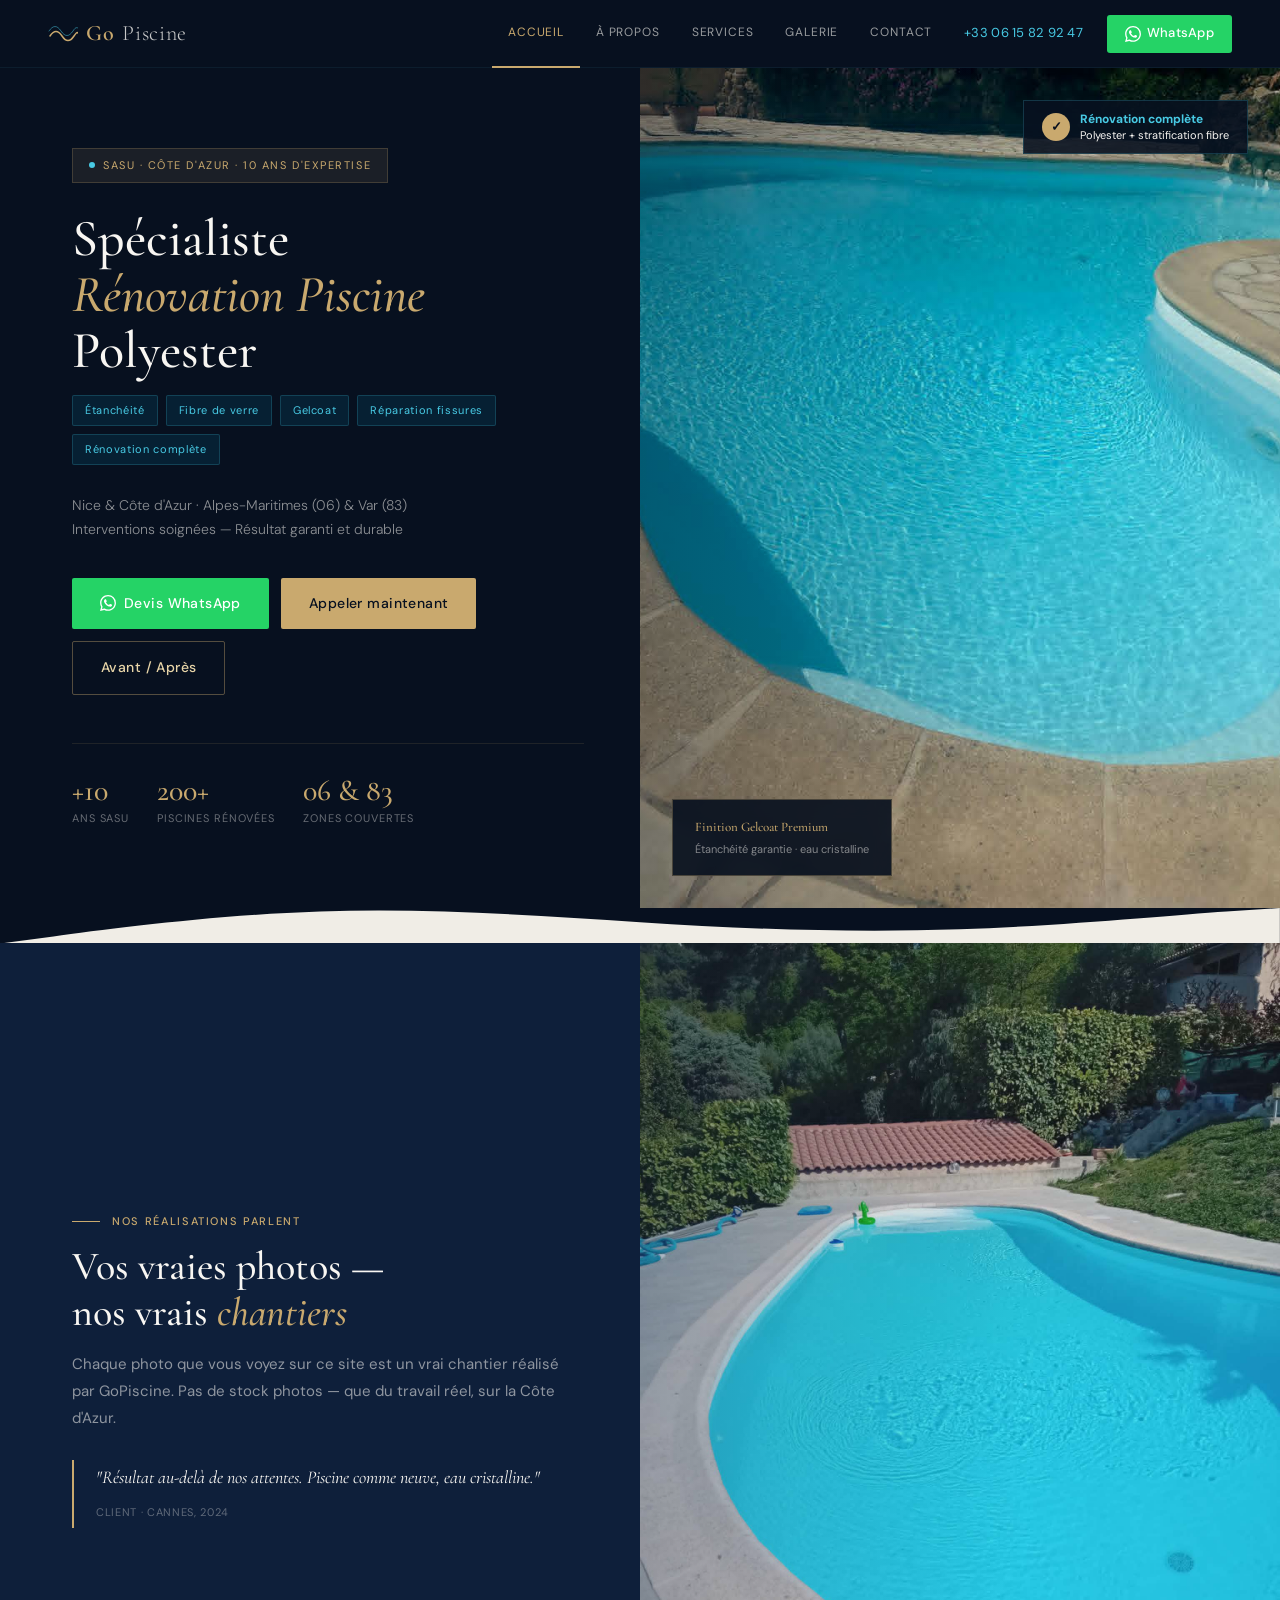
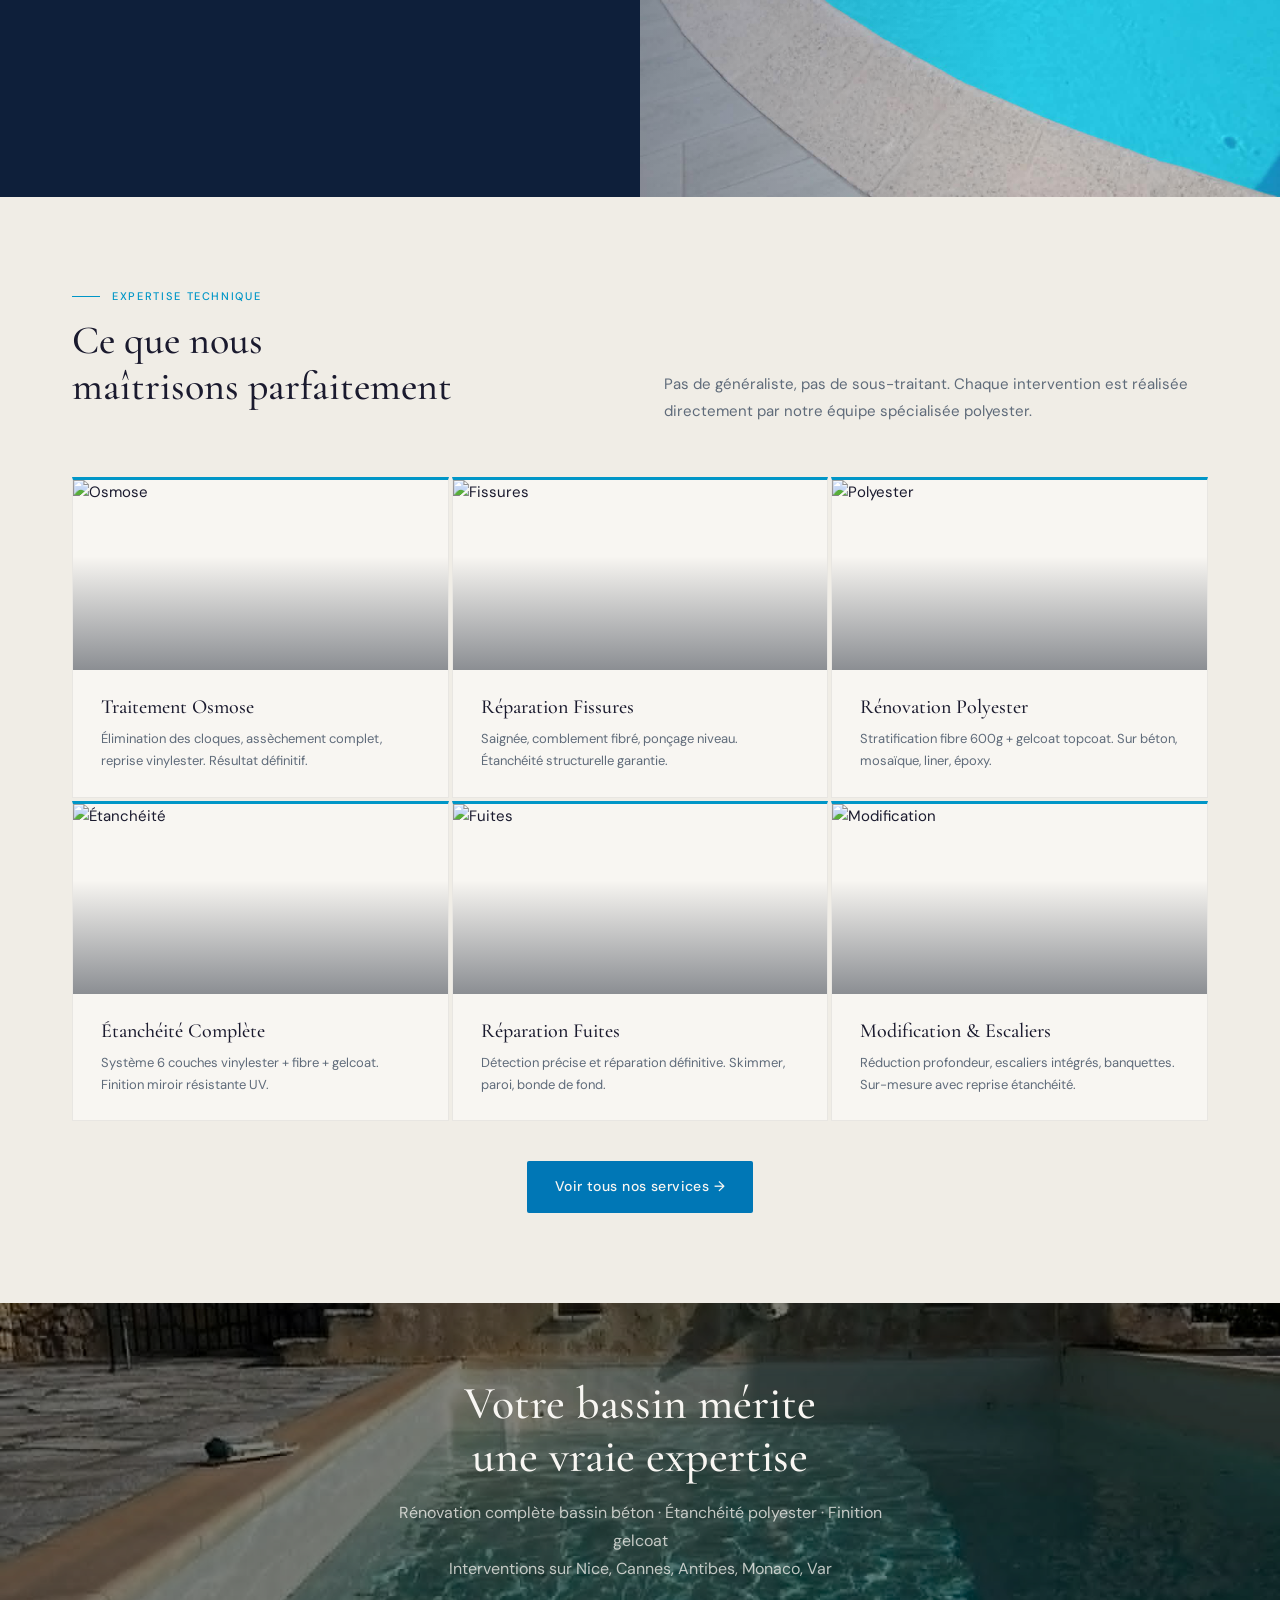
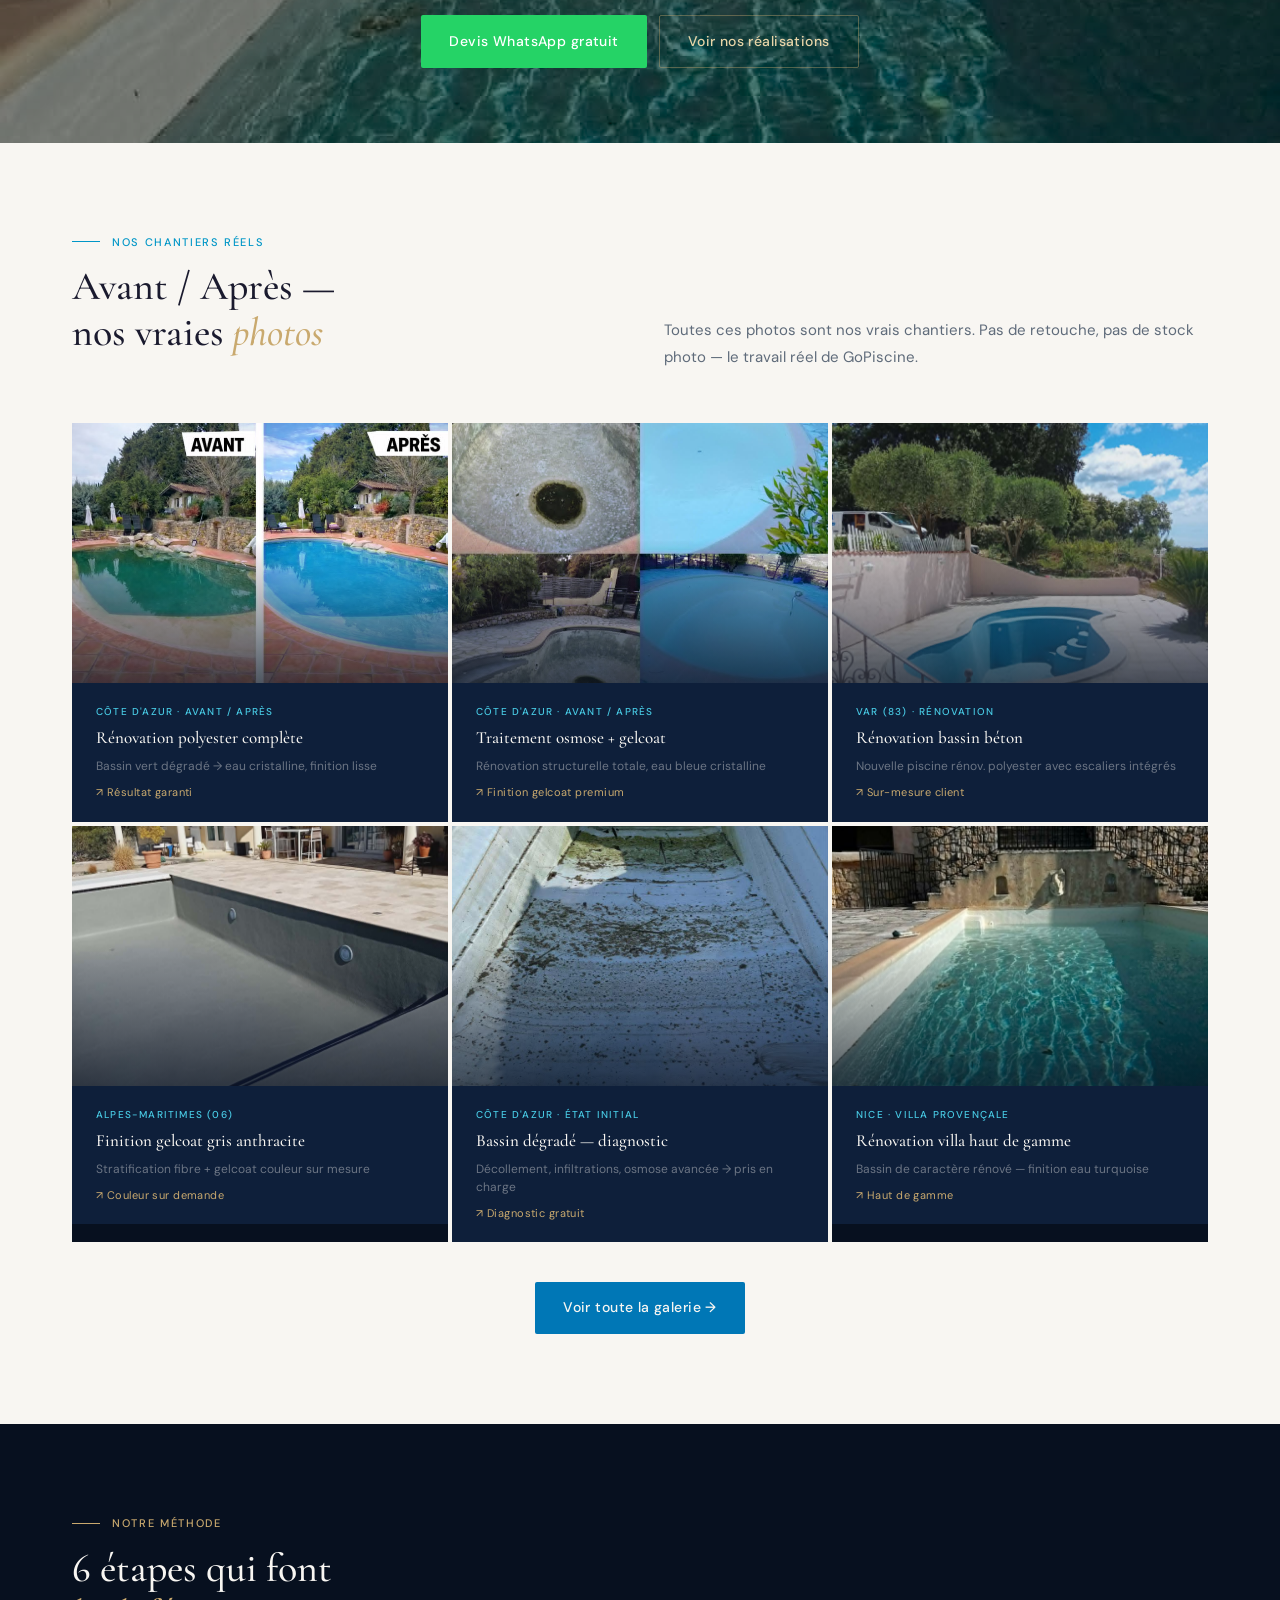
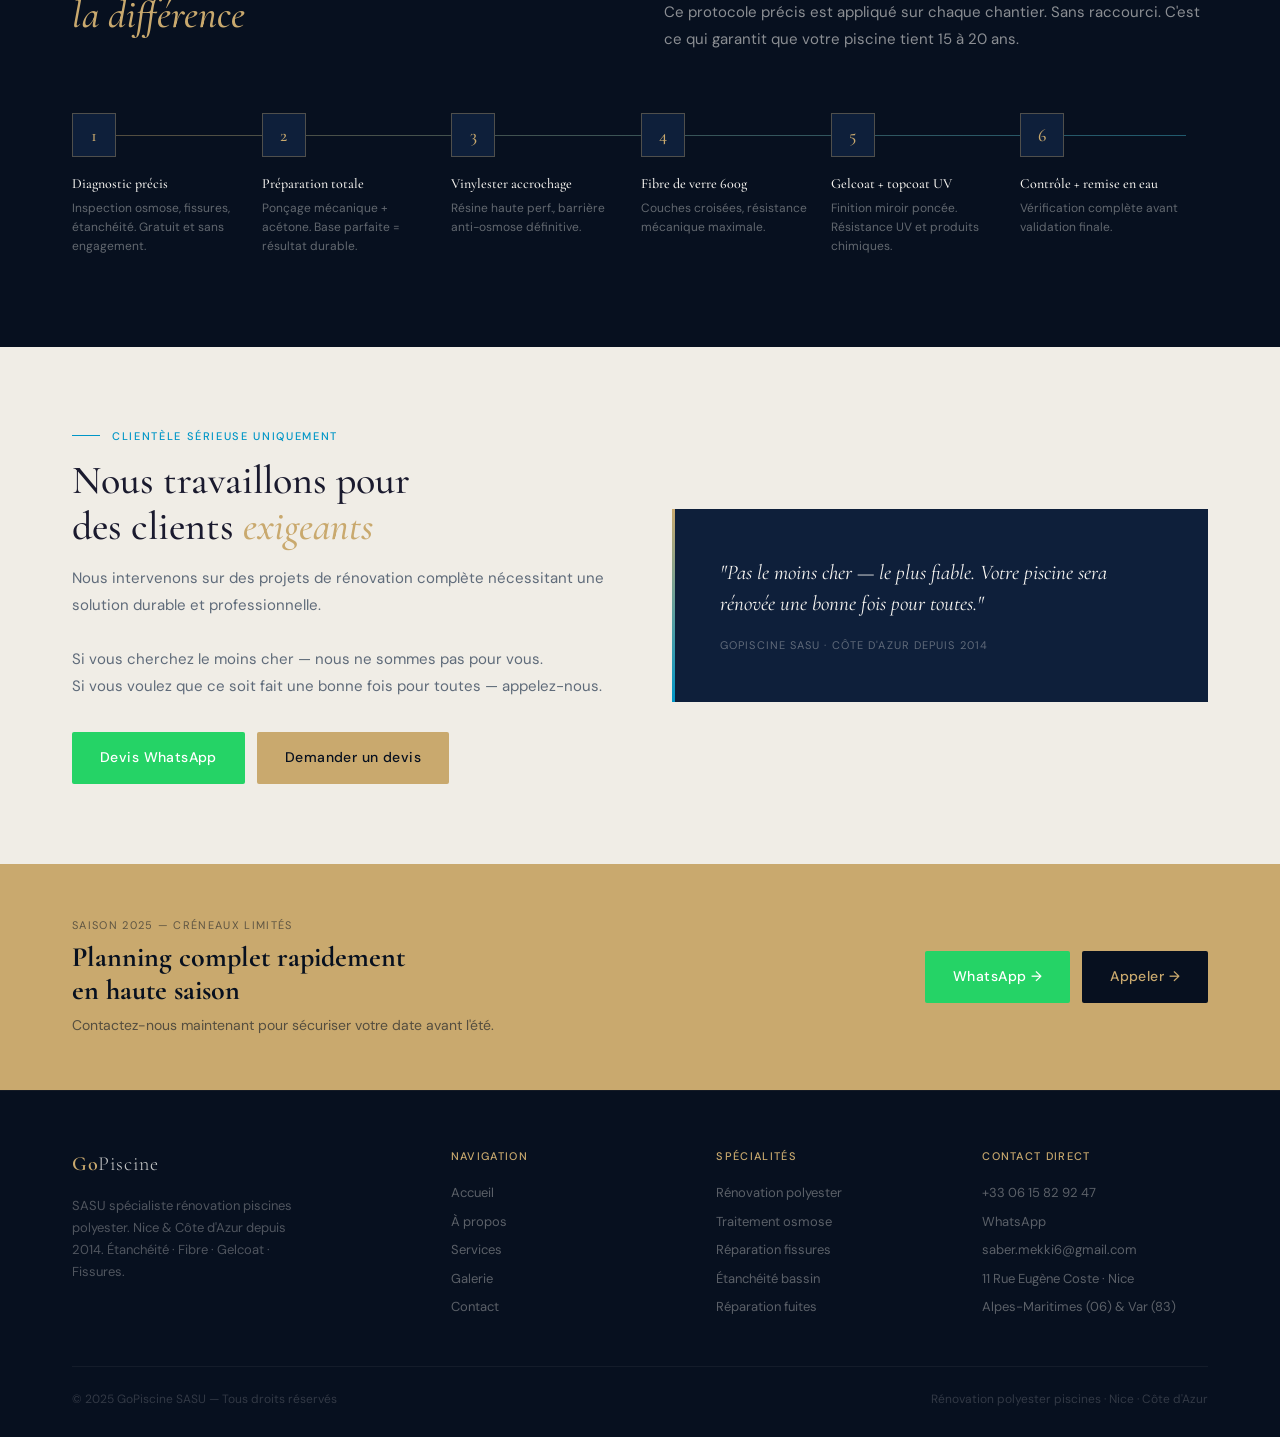
==== index.html @ a92aa34e "Add files via upload" ====
<!DOCTYPE html>
<html lang="fr">
<head>
<meta charset="UTF-8">
<meta name="viewport" content="width=device-width, initial-scale=1.0">
<meta name="description" content="GoPiscine SASU — Spécialiste Rénovation Piscine Polyester · Étanchéité · Fibre de verre · Gelcoat · Réparation fissures. Nice et Côte d'Azur.">
<title>GoPiscine — Spécialiste Rénovation Piscine Polyester · Nice & Côte d'Azur</title>
<link href="https://fonts.googleapis.com/css2?family=Cormorant+Garamond:ital,wght@0,400;0,500;0,600;1,400;1,500&family=DM+Sans:wght@300;400;500&display=swap" rel="stylesheet">
<link rel="stylesheet" href="style.css">
<style>
/* INDEX SPECIFIC */
.impact-band { background:var(--navy-mid);display:grid;grid-template-columns:1fr 1fr; }
.impact-text { padding:80px 72px;display:flex;flex-direction:column;justify-content:center; }
.impact-img { position:relative;overflow:hidden;min-height:440px; }
.impact-img img { width:100%;height:100%;object-fit:cover;display:block; }
.impact-img::after { content:'';position:absolute;inset:0;background:linear-gradient(to right,rgba(14,31,58,0.25) 0%,transparent 60%); }

.services-wrap { padding:90px 72px;background:var(--off); }
.section-header { display:grid;grid-template-columns:1fr 1fr;gap:48px;align-items:end;margin-bottom:52px; }
.services-grid { display:grid;grid-template-columns:repeat(3,1fr);gap:3px; }

.full-bg { position:relative;height:440px;overflow:hidden; }
.full-bg img { width:100%;height:100%;object-fit:cover;filter:brightness(0.5); }
.full-bg-content { position:absolute;inset:0;display:flex;align-items:center;justify-content:center;flex-direction:column;text-align:center;padding:40px; }
.full-bg-content h2 { font-family:'Cormorant Garamond',serif;font-size:46px;color:var(--white);font-weight:500;line-height:1.15;margin-bottom:16px; }
.full-bg-content p { color:rgba(248,246,242,0.75);font-size:16px;max-width:520px;margin-bottom:32px;line-height:1.75; }

/* AVANT/APRÈS */
.realisations-wrap { padding:90px 72px;background:var(--white); }
.realisations-grid { display:grid;grid-template-columns:repeat(3,1fr);gap:4px;margin-top:52px; }
.real-card { overflow:hidden;position:relative;background:var(--navy); }
.real-img { height:260px;overflow:hidden;position:relative; }
.real-img img { width:100%;height:100%;object-fit:cover;display:block;transition:transform .5s; }
.real-card:hover .real-img img { transform:scale(1.05); }
.real-overlay { position:absolute;inset:0;background:linear-gradient(to top,rgba(7,16,31,0.7) 0%,transparent 55%); }
.real-info { padding:20px 24px;background:var(--navy-mid); }
.real-city { font-size:10px;letter-spacing:.12em;text-transform:uppercase;color:var(--azure-light);margin-bottom:4px;font-weight:500; }
.real-title { font-family:'Cormorant Garamond',serif;font-size:17px;color:var(--white);font-weight:500;margin-bottom:4px; }
.real-desc { font-size:12px;color:rgba(248,246,242,0.4);line-height:1.5; }
.real-tag { font-size:11px;color:var(--gold);margin-top:8px;display:block;letter-spacing:.04em; }

/* AVANT/APRÈS COLLAGE */
.avant-apres-wrap { padding:90px 72px;background:var(--off); }
.avant-apres-big { position:relative;overflow:hidden;border:3px solid var(--gold); }
.avant-apres-big img { width:100%;display:block; }
.avant-apres-label { position:absolute;top:16px;left:50%;transform:translateX(-50%);background:rgba(7,16,31,0.85);border:1px solid rgba(201,169,110,0.3);padding:6px 20px;color:var(--gold);font-size:12px;letter-spacing:.1em;text-transform:uppercase;white-space:nowrap; }

/* PROCESS */
.process-wrap { background:var(--navy);padding:90px 72px; }
.process-header { display:grid;grid-template-columns:1fr 1fr;gap:48px;align-items:end;margin-bottom:60px; }

/* CIBLE */
.cible-wrap { background:var(--off);padding:80px 72px;display:grid;grid-template-columns:1fr 1fr;gap:64px;align-items:center; }
.cible-box { background:var(--navy-mid);padding:48px;position:relative;overflow:hidden; }
.cible-box::before { content:'';position:absolute;top:0;left:0;width:3px;height:100%;background:linear-gradient(to bottom,var(--gold),var(--azure-mid)); }
.cible-quote { font-family:'Cormorant Garamond',serif;font-size:21px;font-style:italic;color:var(--white);line-height:1.5;margin-bottom:16px; }
.cible-cite { font-size:11px;color:rgba(248,246,242,0.35);letter-spacing:.1em;text-transform:uppercase; }

@media (max-width:1024px) {
  .impact-band { grid-template-columns:1fr; }
  .impact-text { padding:60px 24px; }
  .impact-img { min-height:280px; }
  .services-wrap,.realisations-wrap,.avant-apres-wrap,.process-wrap { padding:60px 24px; }
  .section-header,.process-header { grid-template-columns:1fr;gap:16px; }
  .services-grid { grid-template-columns:1fr 1fr; }
  .realisations-grid { grid-template-columns:1fr 1fr; }
  .cible-wrap { grid-template-columns:1fr;padding:60px 24px; }
}
@media (max-width:600px) {
  .services-grid { grid-template-columns:1fr; }
  .realisations-grid { grid-template-columns:1fr; }
  .full-bg { height:360px; }
  .full-bg-content h2 { font-size:30px; }
}
</style>
</head>
<body>

<!-- NAV -->
<nav>
  <a href="index.html" class="logo">
    <svg viewBox="0 0 30 17" fill="none"><path d="M2 11 C6 5,10 5,14 11 C18 17,22 17,26 11 C28 8,29 7,30 8" stroke="#c9a96e" stroke-width="1.5" stroke-linecap="round"/><path d="M1 6 C5 0,9 0,13 6 C17 12,21 12,25 6 C27 3,28 2,30 3" stroke="#48cae4" stroke-width="1" stroke-linecap="round" opacity="0.5"/></svg>
    Go<span>Piscine</span>
  </a>
  <div class="nav-links">
    <a href="index.html" class="active">Accueil</a>
    <a href="about.html">À propos</a>
    <a href="services.html">Services</a>
    <a href="gallery.html">Galerie</a>
    <a href="contact.html">Contact</a>
    <a href="tel:+33615829247" class="nav-phone">+33 06 15 82 92 47</a>
    <a href="https://wa.me/33615829247" target="_blank" class="nav-wa">
      <svg width="16" height="16" viewBox="0 0 24 24" fill="white"><path d="M17.472 14.382c-.297-.149-1.758-.867-2.03-.967-.273-.099-.471-.148-.67.15-.197.297-.767.966-.94 1.164-.173.199-.347.223-.644.075-.297-.15-1.255-.463-2.39-1.475-.883-.788-1.48-1.761-1.653-2.059-.173-.297-.018-.458.13-.606.134-.133.298-.347.446-.52.149-.174.198-.298.298-.497.099-.198.05-.371-.025-.52-.075-.149-.669-1.612-.916-2.207-.242-.579-.487-.5-.669-.51-.173-.008-.371-.01-.57-.01-.198 0-.52.074-.792.372-.272.297-1.04 1.016-1.04 2.479 0 1.462 1.065 2.875 1.213 3.074.149.198 2.096 3.2 5.077 4.487.709.306 1.262.489 1.694.625.712.227 1.36.195 1.871.118.571-.085 1.758-.719 2.006-1.413.248-.694.248-1.289.173-1.413-.074-.124-.272-.198-.57-.347m-5.421 7.403h-.004a9.87 9.87 0 01-5.031-1.378l-.361-.214-3.741.982.998-3.648-.235-.374a9.86 9.86 0 01-1.51-5.26c.001-5.45 4.436-9.884 9.888-9.884 2.64 0 5.122 1.03 6.988 2.898a9.825 9.825 0 012.893 6.994c-.003 5.45-4.437 9.884-9.885 9.884m8.413-18.297A11.815 11.815 0 0012.05 0C5.495 0 .16 5.335.157 11.892c0 2.096.547 4.142 1.588 5.945L.057 24l6.305-1.654a11.882 11.882 0 005.683 1.448h.005c6.554 0 11.89-5.335 11.893-11.893a11.821 11.821 0 00-3.48-8.413z"/></svg>
      WhatsApp
    </a>
  </div>
  <button class="nav-toggle" onclick="document.getElementById('navMobile').classList.toggle('open')" aria-label="Menu">
    <span></span><span></span><span></span>
  </button>
</nav>
<div class="nav-mobile" id="navMobile">
  <a href="index.html">Accueil</a>
  <a href="about.html">À propos</a>
  <a href="services.html">Services</a>
  <a href="gallery.html">Galerie</a>
  <a href="contact.html">Contact</a>
  <a href="tel:+33615829247">+33 06 15 82 92 47</a>
  <a href="https://wa.me/33615829247" class="wa-mobile">💬 WhatsApp</a>
</div>

<!-- HERO -->
<section class="hero">
  <div class="hero-left">
    <div class="hero-badge">SASU · Côte d'Azur · 10 ans d'expertise</div>
    <h1>Spécialiste<br><em>Rénovation Piscine</em><br>Polyester</h1>
    <div class="hero-specialties">
      <span class="spec-pill">Étanchéité</span>
      <span class="spec-pill">Fibre de verre</span>
      <span class="spec-pill">Gelcoat</span>
      <span class="spec-pill">Réparation fissures</span>
      <span class="spec-pill">Rénovation complète</span>
    </div>
    <p class="hero-sub">Nice &amp; Côte d'Azur · Alpes-Maritimes (06) &amp; Var (83)<br>Interventions soignées — Résultat garanti et durable</p>
    <div class="hero-actions">
      <a href="https://wa.me/33615829247" target="_blank" class="btn btn-wa">
        <svg width="16" height="16" viewBox="0 0 24 24" fill="white"><path d="M17.472 14.382c-.297-.149-1.758-.867-2.03-.967-.273-.099-.471-.148-.67.15-.197.297-.767.966-.94 1.164-.173.199-.347.223-.644.075-.297-.15-1.255-.463-2.39-1.475-.883-.788-1.48-1.761-1.653-2.059-.173-.297-.018-.458.13-.606.134-.133.298-.347.446-.52.149-.174.198-.298.298-.497.099-.198.05-.371-.025-.52-.075-.149-.669-1.612-.916-2.207-.242-.579-.487-.5-.669-.51-.173-.008-.371-.01-.57-.01-.198 0-.52.074-.792.372-.272.297-1.04 1.016-1.04 2.479 0 1.462 1.065 2.875 1.213 3.074.149.198 2.096 3.2 5.077 4.487.709.306 1.262.489 1.694.625.712.227 1.36.195 1.871.118.571-.085 1.758-.719 2.006-1.413.248-.694.248-1.289.173-1.413-.074-.124-.272-.198-.57-.347m-5.421 7.403h-.004a9.87 9.87 0 01-5.031-1.378l-.361-.214-3.741.982.998-3.648-.235-.374a9.86 9.86 0 01-1.51-5.26c.001-5.45 4.436-9.884 9.888-9.884 2.64 0 5.122 1.03 6.988 2.898a9.825 9.825 0 012.893 6.994c-.003 5.45-4.437 9.884-9.885 9.884m8.413-18.297A11.815 11.815 0 0012.05 0C5.495 0 .16 5.335.157 11.892c0 2.096.547 4.142 1.588 5.945L.057 24l6.305-1.654a11.882 11.882 0 005.683 1.448h.005c6.554 0 11.89-5.335 11.893-11.893a11.821 11.821 0 00-3.48-8.413z"/></svg>
        Devis WhatsApp
      </a>
      <a href="tel:+33615829247" class="btn btn-gold">Appeler maintenant</a>
      <a href="gallery.html" class="btn btn-outline">Avant / Après</a>
    </div>
    <div class="hero-stats">
      <div><div class="stat-num">+10</div><div class="stat-label">Ans SASU</div></div>
      <div><div class="stat-num">200+</div><div class="stat-label">Piscines rénovées</div></div>
      <div><div class="stat-num">06 &amp; 83</div><div class="stat-label">Zones couvertes</div></div>
    </div>
  </div>
  <div class="hero-right">
    <img src="img/p2.jpeg" alt="Piscine rénovée GoPiscine — eau cristalline">
    <div class="hero-gradient"></div>
    <div class="hero-float">
      <div class="hero-float-title">Finition Gelcoat Premium</div>
      <div class="hero-float-sub">Étanchéité garantie · eau cristalline</div>
    </div>
    <div class="hero-badge-corner">
      <div class="check-circle">✓</div>
      <div class="badge-text"><strong>Rénovation complète</strong>Polyester + stratification fibre</div>
    </div>
  </div>
</section>

<!-- WAVE -->
<svg viewBox="0 0 1440 40" fill="none" xmlns="http://www.w3.org/2000/svg" style="background:var(--navy);display:block;">
  <path d="M0 40L60 32C120 24 240 8 360 4C480 0 600 8 720 16C840 24 960 28 1080 24C1200 20 1320 8 1380 4L1440 0V40H0Z" fill="#f0ede6"/>
</svg>

<!-- IMPACT -->
<section class="impact-band">
  <div class="impact-text">
    <div class="section-tag gold">Nos réalisations parlent</div>
    <h2 class="display white">Vos vraies photos —<br>nos vrais <em>chantiers</em></h2>
    <p class="lead white">Chaque photo que vous voyez sur ce site est un vrai chantier réalisé par GoPiscine. Pas de stock photos — que du travail réel, sur la Côte d'Azur.</p>
    <div class="quote-block">
      <blockquote>"Résultat au-delà de nos attentes. Piscine comme neuve, eau cristalline."</blockquote>
      <cite>Client · Cannes, 2024</cite>
    </div>
  </div>
  <div class="impact-img">
    <img src="img/p1.jpeg" alt="Réalisation GoPiscine — piscine eau turquoise">
  </div>
</section>

<!-- SERVICES -->
<section class="services-wrap">
  <div class="section-header">
    <div>
      <div class="section-tag">Expertise technique</div>
      <h2 class="display">Ce que nous<br>maîtrisons parfaitement</h2>
    </div>
    <p class="lead">Pas de généraliste, pas de sous-traitant. Chaque intervention est réalisée directement par notre équipe spécialisée polyester.</p>
  </div>
  <div class="services-grid">
    <div class="card card-accent">
      <div class="card-img" style="height:190px"><img src="https://www.gopiscine.fr/assets/images/resource/service-4.jpg" alt="Osmose"><div class="card-img-overlay"></div></div>
      <div class="card-body"><div class="card-title">Traitement Osmose</div><div class="card-desc">Élimination des cloques, assèchement complet, reprise vinylester. Résultat définitif.</div></div>
    </div>
    <div class="card card-accent">
      <div class="card-img" style="height:190px"><img src="https://www.gopiscine.fr/assets/images/resource/service-3.jpg" alt="Fissures"><div class="card-img-overlay"></div></div>
      <div class="card-body"><div class="card-title">Réparation Fissures</div><div class="card-desc">Saignée, comblement fibré, ponçage niveau. Étanchéité structurelle garantie.</div></div>
    </div>
    <div class="card card-accent">
      <div class="card-img" style="height:190px"><img src="https://www.gopiscine.fr/assets/images/resource/service-1.jpg" alt="Polyester"><div class="card-img-overlay"></div></div>
      <div class="card-body"><div class="card-title">Rénovation Polyester</div><div class="card-desc">Stratification fibre 600g + gelcoat topcoat. Sur béton, mosaïque, liner, époxy.</div></div>
    </div>
    <div class="card card-accent">
      <div class="card-img" style="height:190px"><img src="https://www.gopiscine.fr/assets/images/resource/service-10.jpg" alt="Étanchéité"><div class="card-img-overlay"></div></div>
      <div class="card-body"><div class="card-title">Étanchéité Complète</div><div class="card-desc">Système 6 couches vinylester + fibre + gelcoat. Finition miroir résistante UV.</div></div>
    </div>
    <div class="card card-accent">
      <div class="card-img" style="height:190px"><img src="https://www.gopiscine.fr/assets/images/resource/service-8.jpg" alt="Fuites"><div class="card-img-overlay"></div></div>
      <div class="card-body"><div class="card-title">Réparation Fuites</div><div class="card-desc">Détection précise et réparation définitive. Skimmer, paroi, bonde de fond.</div></div>
    </div>
    <div class="card card-accent">
      <div class="card-img" style="height:190px"><img src="https://www.gopiscine.fr/assets/images/resource/service-2.jpg" alt="Modification"><div class="card-img-overlay"></div></div>
      <div class="card-body"><div class="card-title">Modification &amp; Escaliers</div><div class="card-desc">Réduction profondeur, escaliers intégrés, banquettes. Sur-mesure avec reprise étanchéité.</div></div>
    </div>
  </div>
  <div style="text-align:center;margin-top:40px;">
    <a href="services.html" class="btn btn-water">Voir tous nos services →</a>
  </div>
</section>

<!-- GRANDE IMAGE -->
<div class="full-bg">
  <img src="img/p5.jpeg" alt="Réalisation GoPiscine Côte d'Azur">
  <div class="full-bg-content">
    <h2>Votre bassin mérite<br>une vraie expertise</h2>
    <p>Rénovation complète bassin béton · Étanchéité polyester · Finition gelcoat<br>Interventions sur Nice, Cannes, Antibes, Monaco, Var</p>
    <div style="display:flex;gap:12px;justify-content:center;flex-wrap:wrap;">
      <a href="https://wa.me/33615829247" target="_blank" class="btn btn-wa">Devis WhatsApp gratuit</a>
      <a href="gallery.html" class="btn btn-outline">Voir nos réalisations</a>
    </div>
  </div>
</div>

<!-- RÉALISATIONS AVANT/APRÈS -->
<section class="realisations-wrap">
  <div class="section-header">
    <div>
      <div class="section-tag">Nos chantiers réels</div>
      <h2 class="display">Avant / Après —<br>nos vraies <em>photos</em></h2>
    </div>
    <p class="lead">Toutes ces photos sont nos vrais chantiers. Pas de retouche, pas de stock photo — le travail réel de GoPiscine.</p>
  </div>
  <div class="realisations-grid">
    <div class="real-card">
      <div class="real-img"><img src="img/p8.jpeg" alt="Avant Après GoPiscine"><div class="real-overlay"></div></div>
      <div class="real-info">
        <div class="real-city">Côte d'Azur · Avant / Après</div>
        <div class="real-title">Rénovation polyester complète</div>
        <div class="real-desc">Bassin vert dégradé → eau cristalline, finition lisse</div>
        <span class="real-tag">↗ Résultat garanti</span>
      </div>
    </div>
    <div class="real-card">
      <div class="real-img"><img src="img/p7.jpeg" alt="Réalisation Nice"><div class="real-overlay"></div></div>
      <div class="real-info">
        <div class="real-city">Côte d'Azur · Avant / Après</div>
        <div class="real-title">Traitement osmose + gelcoat</div>
        <div class="real-desc">Rénovation structurelle totale, eau bleue cristalline</div>
        <span class="real-tag">↗ Finition gelcoat premium</span>
      </div>
    </div>
    <div class="real-card">
      <div class="real-img"><img src="img/p6.jpeg" alt="Réalisation Var"><div class="real-overlay"></div></div>
      <div class="real-info">
        <div class="real-city">Var (83) · Rénovation</div>
        <div class="real-title">Rénovation bassin béton</div>
        <div class="real-desc">Nouvelle piscine rénov. polyester avec escaliers intégrés</div>
        <span class="real-tag">↗ Sur-mesure client</span>
      </div>
    </div>
    <div class="real-card">
      <div class="real-img"><img src="img/p3.jpeg" alt="Gelcoat gris"><div class="real-overlay"></div></div>
      <div class="real-info">
        <div class="real-city">Alpes-Maritimes (06)</div>
        <div class="real-title">Finition gelcoat gris anthracite</div>
        <div class="real-desc">Stratification fibre + gelcoat couleur sur mesure</div>
        <span class="real-tag">↗ Couleur sur demande</span>
      </div>
    </div>
    <div class="real-card">
      <div class="real-img"><img src="img/p4.jpeg" alt="Avant rénovation"><div class="real-overlay"></div></div>
      <div class="real-info">
        <div class="real-city">Côte d'Azur · État initial</div>
        <div class="real-title">Bassin dégradé — diagnostic</div>
        <div class="real-desc">Décollement, infiltrations, osmose avancée → pris en charge</div>
        <span class="real-tag">↗ Diagnostic gratuit</span>
      </div>
    </div>
    <div class="real-card">
      <div class="real-img"><img src="img/p5.jpeg" alt="Villa rénovée"><div class="real-overlay"></div></div>
      <div class="real-info">
        <div class="real-city">Nice · Villa provençale</div>
        <div class="real-title">Rénovation villa haut de gamme</div>
        <div class="real-desc">Bassin de caractère rénové — finition eau turquoise</div>
        <span class="real-tag">↗ Haut de gamme</span>
      </div>
    </div>
  </div>
  <div style="text-align:center;margin-top:40px;">
    <a href="gallery.html" class="btn btn-water">Voir toute la galerie →</a>
  </div>
</section>

<!-- PROCESS -->
<section class="process-wrap">
  <div class="process-header">
    <div>
      <div class="section-tag gold">Notre méthode</div>
      <h2 class="display white">6 étapes qui font<br><em>la différence</em></h2>
    </div>
    <p class="lead white">Ce protocole précis est appliqué sur chaque chantier. Sans raccourci. C'est ce qui garantit que votre piscine tient 15 à 20 ans.</p>
  </div>
  <div class="process-line">
    <div class="process-item"><div class="process-num">1</div><div class="process-title">Diagnostic précis</div><div class="process-desc">Inspection osmose, fissures, étanchéité. Gratuit et sans engagement.</div></div>
    <div class="process-item"><div class="process-num">2</div><div class="process-title">Préparation totale</div><div class="process-desc">Ponçage mécanique + acétone. Base parfaite = résultat durable.</div></div>
    <div class="process-item"><div class="process-num">3</div><div class="process-title">Vinylester accrochage</div><div class="process-desc">Résine haute perf., barrière anti-osmose définitive.</div></div>
    <div class="process-item"><div class="process-num">4</div><div class="process-title">Fibre de verre 600g</div><div class="process-desc">Couches croisées, résistance mécanique maximale.</div></div>
    <div class="process-item"><div class="process-num">5</div><div class="process-title">Gelcoat + topcoat UV</div><div class="process-desc">Finition miroir poncée. Résistance UV et produits chimiques.</div></div>
    <div class="process-item"><div class="process-num">6</div><div class="process-title">Contrôle + remise en eau</div><div class="process-desc">Vérification complète avant validation finale.</div></div>
  </div>
</section>

<!-- CIBLE -->
<section class="cible-wrap">
  <div>
    <div class="section-tag">Clientèle sérieuse uniquement</div>
    <h2 class="display">Nous travaillons pour<br>des clients <em>exigeants</em></h2>
    <p class="lead">Nous intervenons sur des projets de rénovation complète nécessitant une solution durable et professionnelle.<br><br>Si vous cherchez le moins cher — nous ne sommes pas pour vous.<br>Si vous voulez que ce soit fait une bonne fois pour toutes — appelez-nous.</p>
    <div style="margin-top:32px;display:flex;gap:12px;flex-wrap:wrap;">
      <a href="https://wa.me/33615829247" target="_blank" class="btn btn-wa">Devis WhatsApp</a>
      <a href="contact.html" class="btn btn-gold">Demander un devis</a>
    </div>
  </div>
  <div class="cible-box">
    <div class="cible-quote">"Pas le moins cher — le plus fiable. Votre piscine sera rénovée une bonne fois pour toutes."</div>
    <div class="cible-cite">GoPiscine SASU · Côte d'Azur depuis 2014</div>
  </div>
</section>

<!-- URGENCE -->
<div class="urgence-band">
  <div>
    <div class="urgence-band-tag">Saison 2025 — créneaux limités</div>
    <h2>Planning complet rapidement<br>en haute saison</h2>
    <p>Contactez-nous maintenant pour sécuriser votre date avant l'été.</p>
  </div>
  <div style="display:flex;gap:12px;flex-wrap:wrap;">
    <a href="https://wa.me/33615829247" target="_blank" class="btn btn-wa">WhatsApp →</a>
    <a href="tel:+33615829247" class="btn btn-navy">Appeler →</a>
  </div>
</div>

<!-- FOOTER -->
<footer>
  <div class="footer-grid">
    <div class="footer-brand">
      <a href="index.html" class="logo">Go<span>Piscine</span></a>
      <p>SASU spécialiste rénovation piscines polyester. Nice &amp; Côte d'Azur depuis 2014. Étanchéité · Fibre · Gelcoat · Fissures.</p>
    </div>
    <div class="footer-col"><h4>Navigation</h4><a href="index.html">Accueil</a><a href="about.html">À propos</a><a href="services.html">Services</a><a href="gallery.html">Galerie</a><a href="contact.html">Contact</a></div>
    <div class="footer-col"><h4>Spécialités</h4><a href="services.html">Rénovation polyester</a><a href="services.html">Traitement osmose</a><a href="services.html">Réparation fissures</a><a href="services.html">Étanchéité bassin</a><a href="services.html">Réparation fuites</a></div>
    <div class="footer-col"><h4>Contact direct</h4><a href="tel:+33615829247">+33 06 15 82 92 47</a><a href="https://wa.me/33615829247">WhatsApp</a><a href="mailto:saber.mekki6@gmail.com">saber.mekki6@gmail.com</a><p>11 Rue Eugène Coste · Nice</p><p>Alpes-Maritimes (06) &amp; Var (83)</p></div>
  </div>
  <div class="footer-bottom">
    <p>© 2025 GoPiscine SASU — Tous droits réservés</p>
    <p>Rénovation polyester piscines · Nice · Côte d'Azur</p>
  </div>
</footer>

</body>
</html>
---- style.css ----
/* ================================================
   GOPISCINE — Design System v3
   SASU · Spécialiste Polyester Haut de Gamme
   100% Responsive
   ================================================ */

*, *::before, *::after { box-sizing: border-box; margin: 0; padding: 0; }

:root {
  --navy:       #07101f;
  --navy-mid:   #0e1f3a;
  --navy-light: #16305a;
  --azure:      #0077b6;
  --azure-mid:  #0096c7;
  --azure-light:#48cae4;
  --gold:       #c9a96e;
  --gold-light: #e8d5a8;
  --white:      #f8f6f2;
  --off:        #f0ede6;
  --text:       #1a1a2e;
  --muted:      #5f6b7a;
  --border:     rgba(201,169,110,0.22);
}

html { scroll-behavior: smooth; }
body { font-family: 'DM Sans', sans-serif; background: var(--white); color: var(--text); font-size: 15px; line-height: 1.7; overflow-x: hidden; }
img { max-width: 100%; display: block; }

/* ── NAV ── */
nav {
  background: var(--navy);
  padding: 0 48px;
  display: flex;
  align-items: center;
  justify-content: space-between;
  height: 68px;
  position: sticky;
  top: 0;
  z-index: 200;
  border-bottom: 1px solid rgba(72,202,228,0.07);
}
.logo {
  font-family: 'Cormorant Garamond', serif;
  font-size: 22px;
  font-weight: 600;
  color: var(--gold);
  text-decoration: none;
  letter-spacing: 0.03em;
  display: flex;
  align-items: center;
  gap: 8px;
  flex-shrink: 0;
}
.logo span { color: rgba(248,246,242,0.8); font-weight: 300; }
.logo svg { width: 30px; height: 17px; }

.nav-links { display: flex; gap: 0; align-items: center; }
.nav-links a {
  color: rgba(248,246,242,0.6);
  text-decoration: none;
  font-size: 12px;
  letter-spacing: 0.07em;
  text-transform: uppercase;
  padding: 0 16px;
  height: 68px;
  display: flex;
  align-items: center;
  border-bottom: 2px solid transparent;
  transition: color 0.2s, border-color 0.2s;
  white-space: nowrap;
}
.nav-links a:hover, .nav-links a.active { color: var(--gold); border-bottom-color: var(--gold); }
.nav-phone { color: var(--azure-light) !important; font-size: 13px !important; letter-spacing: 0.02em !important; border-bottom: none !important; }
.nav-wa {
  background: #25D366 !important;
  color: #fff !important;
  padding: 0 18px !important;
  height: 38px !important;
  align-self: center;
  margin-left: 8px;
  border-bottom: none !important;
  border-radius: 3px;
  font-size: 13px !important;
  font-weight: 500 !important;
  letter-spacing: 0.02em !important;
  text-transform: none !important;
  display: flex; align-items: center; gap: 6px;
}
.nav-wa:hover { background: #1ebe5d !important; }

/* Hamburger */
.nav-toggle { display: none; background: none; border: none; cursor: pointer; padding: 8px; flex-direction: column; gap: 5px; }
.nav-toggle span { display: block; width: 24px; height: 2px; background: var(--gold); border-radius: 2px; transition: all 0.3s; }
.nav-mobile { display: none; background: var(--navy-mid); padding: 20px 24px; flex-direction: column; gap: 0; border-top: 1px solid rgba(201,169,110,0.1); }
.nav-mobile a { color: rgba(248,246,242,0.7); text-decoration: none; font-size: 14px; padding: 14px 0; border-bottom: 1px solid rgba(255,255,255,0.05); letter-spacing: 0.04em; display: block; }
.nav-mobile a:last-child { border-bottom: none; }
.nav-mobile a.wa-mobile { color: #25D366; margin-top: 8px; }
.nav-mobile.open { display: flex; }

/* ── HERO ── */
.hero {
  background: var(--navy);
  display: grid;
  grid-template-columns: 1fr 1fr;
  min-height: 92vh;
}
.hero-left {
  padding: 80px 56px 80px 72px;
  display: flex;
  flex-direction: column;
  justify-content: center;
}
.hero-badge {
  display: inline-flex;
  align-items: center;
  gap: 8px;
  background: rgba(201,169,110,0.1);
  border: 1px solid var(--border);
  color: var(--gold);
  font-size: 11px;
  letter-spacing: 0.14em;
  text-transform: uppercase;
  padding: 7px 16px;
  margin-bottom: 28px;
  width: fit-content;
}
.hero-badge::before { content: ''; width: 6px; height: 6px; background: var(--azure-light); border-radius: 50%; animation: blink 2s infinite; }
@keyframes blink { 0%,100%{opacity:1;transform:scale(1)} 50%{opacity:.4;transform:scale(1.5)} }

.hero h1 { font-family: 'Cormorant Garamond', serif; font-size: 52px; font-weight: 500; color: var(--white); line-height: 1.08; margin-bottom: 16px; }
.hero h1 em { font-style: italic; color: var(--gold); }

.hero-specialties {
  display: flex;
  flex-wrap: wrap;
  gap: 8px;
  margin-bottom: 28px;
}
.spec-pill {
  background: rgba(0,150,199,0.12);
  border: 1px solid rgba(72,202,228,0.2);
  color: var(--azure-light);
  font-size: 11px;
  letter-spacing: 0.06em;
  padding: 5px 12px;
  border-radius: 2px;
}

.hero-sub { color: rgba(248,246,242,0.55); font-size: 14px; line-height: 1.75; margin-bottom: 36px; font-weight: 300; max-width: 420px; }

.hero-actions { display: flex; gap: 12px; flex-wrap: wrap; }
.btn { display: inline-flex; align-items: center; gap: 8px; padding: 14px 28px; font-size: 14px; font-weight: 500; letter-spacing: 0.03em; text-decoration: none; border: none; cursor: pointer; transition: all 0.2s; border-radius: 2px; white-space: nowrap; }
.btn-gold { background: var(--gold); color: var(--navy); }
.btn-gold:hover { background: var(--gold-light); }
.btn-wa { background: #25D366; color: #fff; }
.btn-wa:hover { background: #1ebe5d; }
.btn-outline { border: 1px solid rgba(201,169,110,0.4); color: var(--gold-light); background: transparent; }
.btn-outline:hover { border-color: var(--gold); color: var(--gold); }
.btn-navy { background: var(--navy); color: var(--gold); }
.btn-navy:hover { background: var(--navy-mid); }
.btn-water { background: var(--azure); color: var(--white); }

.hero-stats { display: flex; gap: 28px; margin-top: 48px; padding-top: 32px; border-top: 1px solid rgba(201,169,110,0.12); flex-wrap: wrap; }
.stat-num { font-family: 'Cormorant Garamond', serif; font-size: 30px; color: var(--gold); font-weight: 500; line-height: 1; }
.stat-label { font-size: 11px; color: rgba(248,246,242,0.4); text-transform: uppercase; letter-spacing: 0.08em; margin-top: 3px; }

.hero-right { position: relative; overflow: hidden; }
.hero-right > img { width: 100%; height: 100%; object-fit: cover; display: block; }
.hero-gradient { position: absolute; inset: 0; background: linear-gradient(to right, rgba(7,16,31,0.3) 0%, transparent 60%); }
.hero-float { position: absolute; bottom: 32px; left: 32px; background: rgba(7,16,31,0.9); border: 1px solid rgba(201,169,110,0.3); padding: 16px 22px; backdrop-filter: blur(8px); }
.hero-float-title { font-family: 'Cormorant Garamond', serif; color: var(--gold); font-size: 13px; font-weight: 500; }
.hero-float-sub { color: rgba(248,246,242,0.5); font-size: 11px; margin-top: 2px; }
.hero-badge-corner { position: absolute; top: 32px; right: 32px; background: rgba(7,16,31,0.88); border: 1px solid rgba(72,202,228,0.2); padding: 10px 18px; display: flex; align-items: center; gap: 10px; }
.check-circle { width: 28px; height: 28px; background: var(--gold); border-radius: 50%; display: flex; align-items: center; justify-content: center; color: var(--navy); font-weight: 700; font-size: 13px; flex-shrink: 0; }
.badge-text { font-size: 11px; color: var(--white); line-height: 1.4; }
.badge-text strong { color: var(--azure-light); display: block; font-size: 12px; }

/* ── PAGE HERO COVER ── */
.page-hero {
  position: relative;
  height: 420px;
  overflow: hidden;
}
.page-hero > img { width: 100%; height: 100%; object-fit: cover; display: block; filter: brightness(0.45); }
.page-hero-overlay { position: absolute; inset: 0; background: linear-gradient(to right, rgba(7,16,31,0.7) 0%, rgba(7,16,31,0.2) 70%, transparent 100%), linear-gradient(to top, rgba(7,16,31,0.5) 0%, transparent 50%); }
.page-hero-shimmer { position: absolute; inset: 0; background: repeating-linear-gradient(180deg, transparent 0px, transparent 38px, rgba(72,202,228,0.025) 38px, rgba(72,202,228,0.025) 40px); pointer-events: none; }
.page-hero-content { position: absolute; inset: 0; display: flex; flex-direction: column; justify-content: flex-end; padding: 52px 72px; z-index: 2; }
.page-hero-badge { display: inline-flex; align-items: center; gap: 8px; background: rgba(201,169,110,0.13); border: 1px solid rgba(201,169,110,0.28); color: var(--gold); font-size: 11px; letter-spacing: 0.13em; text-transform: uppercase; padding: 6px 14px; margin-bottom: 14px; width: fit-content; }
.page-hero-badge::before { content: ''; width: 5px; height: 5px; background: var(--azure-light); border-radius: 50%; }
.page-hero h1 { font-family: 'Cormorant Garamond', serif; font-size: 50px; font-weight: 500; color: var(--white); line-height: 1.1; margin-bottom: 10px; }
.page-hero h1 em { color: var(--gold); font-style: italic; }
.page-hero-sub { font-size: 13px; letter-spacing: 0.07em; text-transform: uppercase; color: rgba(248,246,242,0.45); margin-bottom: 16px; }
.breadcrumb { display: flex; align-items: center; gap: 8px; font-size: 12px; color: rgba(248,246,242,0.35); letter-spacing: 0.04em; }
.breadcrumb a { color: var(--gold); text-decoration: none; }
.breadcrumb span { color: rgba(248,246,242,0.2); }
.page-hero-wave { position: absolute; bottom: -2px; left: 0; right: 0; z-index: 3; }

/* ── SECTION HELPERS ── */
.section-tag { font-size: 11px; letter-spacing: 0.15em; text-transform: uppercase; font-weight: 500; margin-bottom: 12px; display: flex; align-items: center; gap: 12px; color: var(--azure-mid); }
.section-tag::before { content: ''; width: 28px; height: 1px; background: currentColor; flex-shrink: 0; }
.section-tag.gold { color: var(--gold); }
.section-tag.white { color: rgba(248,246,242,0.45); }
h2.display { font-family: 'Cormorant Garamond', serif; font-size: 40px; font-weight: 500; line-height: 1.15; color: var(--text); margin-bottom: 16px; }
h2.display.white { color: var(--white); }
h2.display em { color: var(--gold); font-style: italic; }
.lead { color: var(--muted); font-size: 15px; line-height: 1.8; max-width: 560px; }
.lead.white { color: rgba(248,246,242,0.55); }

/* ── CARDS ── */
.card { background: var(--white); border: 1px solid rgba(0,0,0,0.06); overflow: hidden; transition: transform 0.3s, box-shadow 0.3s; }
.card:hover { transform: translateY(-4px); box-shadow: 0 16px 48px rgba(0,119,182,0.1); }
.card-img { overflow: hidden; position: relative; }
.card-img img { width: 100%; height: 100%; object-fit: cover; display: block; transition: transform 0.5s; }
.card:hover .card-img img { transform: scale(1.06); }
.card-img-overlay { position: absolute; inset: 0; background: linear-gradient(to top, rgba(7,16,31,0.45) 0%, transparent 60%); }
.card-body { padding: 24px 28px; }
.card-title { font-family: 'Cormorant Garamond', serif; font-size: 20px; font-weight: 500; color: var(--text); margin-bottom: 8px; line-height: 1.3; }
.card-desc { font-size: 13px; color: var(--muted); line-height: 1.7; }
.card-accent { border-top: 3px solid var(--azure-mid); }
.card:hover.card-accent { border-top-color: var(--gold); }

/* ── POOL TILE ── */
.pool-tile { background: linear-gradient(135deg, var(--navy-mid) 0%, #0a2545 100%); position: relative; overflow: hidden; padding: 32px; border: 1px solid rgba(72,202,228,0.1); }
.pool-tile::before { content: ''; position: absolute; top:-40%;left:-20%;width:80%;height:80%;background:radial-gradient(circle,rgba(0,150,199,0.12) 0%,transparent 70%);pointer-events:none; }
.pool-tile-icon { width: 44px; height: 44px; background: rgba(0,150,199,0.12); border: 1px solid rgba(72,202,228,0.18); display: flex; align-items: center; justify-content: center; margin-bottom: 18px; }
.pool-tile-icon svg { width: 22px; height: 22px; stroke: var(--azure-light); fill: none; stroke-width: 1.5; }
.pool-tile h3 { font-family: 'Cormorant Garamond', serif; font-size: 19px; color: var(--white); font-weight: 500; margin-bottom: 8px; line-height: 1.3; }
.pool-tile p { font-size: 13px; color: rgba(248,246,242,0.45); line-height: 1.65; }

/* ── PROCESS ── */
.process-line { display: grid; grid-template-columns: repeat(6,1fr); gap: 2px; position: relative; }
.process-line::after { content:'';position:absolute;top:22px;left:22px;right:22px;height:1px;background:linear-gradient(to right,rgba(201,169,110,0.4),rgba(72,202,228,0.4));z-index:0; }
.process-item { position: relative; padding-right: 10px; }
.process-num { width:44px;height:44px;background:var(--navy-mid);border:1px solid rgba(201,169,110,0.35);display:flex;align-items:center;justify-content:center;font-family:'Cormorant Garamond',serif;font-size:18px;color:var(--gold);font-weight:500;margin-bottom:18px;position:relative;z-index:1; }
.process-title { font-family:'Cormorant Garamond',serif;font-size:14px;color:var(--white);font-weight:500;margin-bottom:6px;line-height:1.3; }
.process-desc { font-size:12px;color:rgba(248,246,242,0.38);line-height:1.6; }

/* ── QUOTE ── */
.quote-block { border-left:2px solid var(--gold);padding:4px 0 4px 22px;margin-top:28px; }
.quote-block blockquote { font-family:'Cormorant Garamond',serif;font-size:18px;font-style:italic;line-height:1.5;color:var(--white);margin-bottom:8px; }
.quote-block cite { font-size:11px;color:rgba(248,246,242,0.35);font-style:normal;letter-spacing:.06em;text-transform:uppercase; }

/* ── URGENCE ── */
.urgence-band { background:var(--gold);padding:52px 72px;display:flex;align-items:center;justify-content:space-between;gap:32px;flex-wrap:wrap; }
.urgence-band-tag { font-size:11px;letter-spacing:.12em;text-transform:uppercase;color:rgba(7,16,31,0.55);margin-bottom:6px; }
.urgence-band h2 { font-family:'Cormorant Garamond',serif;font-size:28px;color:var(--navy);line-height:1.2;margin-bottom:6px; }
.urgence-band p { color:rgba(7,16,31,0.6);font-size:14px; }

/* ── FOOTER ── */
footer { background:var(--navy);padding:56px 72px 28px;border-top:1px solid rgba(201,169,110,0.07); }
.footer-grid { display:grid;grid-template-columns:1.5fr 1fr 1fr 1fr;gap:40px;margin-bottom:40px; }
.footer-brand .logo { font-size:20px;display:block;margin-bottom:14px; }
.footer-brand p { font-size:13px;color:rgba(248,246,242,0.3);line-height:1.7;max-width:240px; }
.footer-col h4 { font-size:11px;letter-spacing:.12em;text-transform:uppercase;color:var(--gold);margin-bottom:18px;font-weight:500; }
.footer-col a,.footer-col p { display:block;font-size:13px;color:rgba(248,246,242,0.35);text-decoration:none;margin-bottom:9px;transition:color .2s;line-height:1.5; }
.footer-col a:hover { color:var(--gold-light); }
.footer-bottom { border-top:1px solid rgba(248,246,242,0.05);padding-top:22px;display:flex;align-items:center;justify-content:space-between;flex-wrap:wrap;gap:8px; }
.footer-bottom p { font-size:12px;color:rgba(248,246,242,0.18); }

/* ── RESPONSIVE ── */
@media (max-width: 1024px) {
  nav { padding: 0 24px; }
  .nav-links { display: none; }
  .nav-toggle { display: flex; }
  .hero { grid-template-columns: 1fr; min-height: auto; }
  .hero-left { padding: 56px 24px 40px; order: 2; }
  .hero h1 { font-size: 38px; }
  .hero-right { height: 300px; order: 1; }
  .hero-badge-corner { display: none; }
  footer { padding: 48px 24px 24px; }
  .footer-grid { grid-template-columns: 1fr 1fr; gap: 28px; }
  .urgence-band { padding: 40px 24px; flex-direction: column; text-align: center; }
}

@media (max-width: 768px) {
  .page-hero { height: 320px; }
  .page-hero-content { padding: 32px 24px; }
  .page-hero h1 { font-size: 32px; }
  h2.display { font-size: 28px; }
  .process-line { grid-template-columns: repeat(2,1fr); gap: 24px; }
  .process-line::after { display: none; }
  .footer-grid { grid-template-columns: 1fr; }
}

@media (max-width: 480px) {
  .hero h1 { font-size: 30px; }
  .hero-left { padding: 40px 20px 32px; }
  .hero-right { height: 240px; }
  .hero-float { display: none; }
  .page-hero { height: 260px; }
  .page-hero h1 { font-size: 26px; }
  .btn { padding: 12px 20px; font-size: 13px; }
  .process-line { grid-template-columns: 1fr; }
}
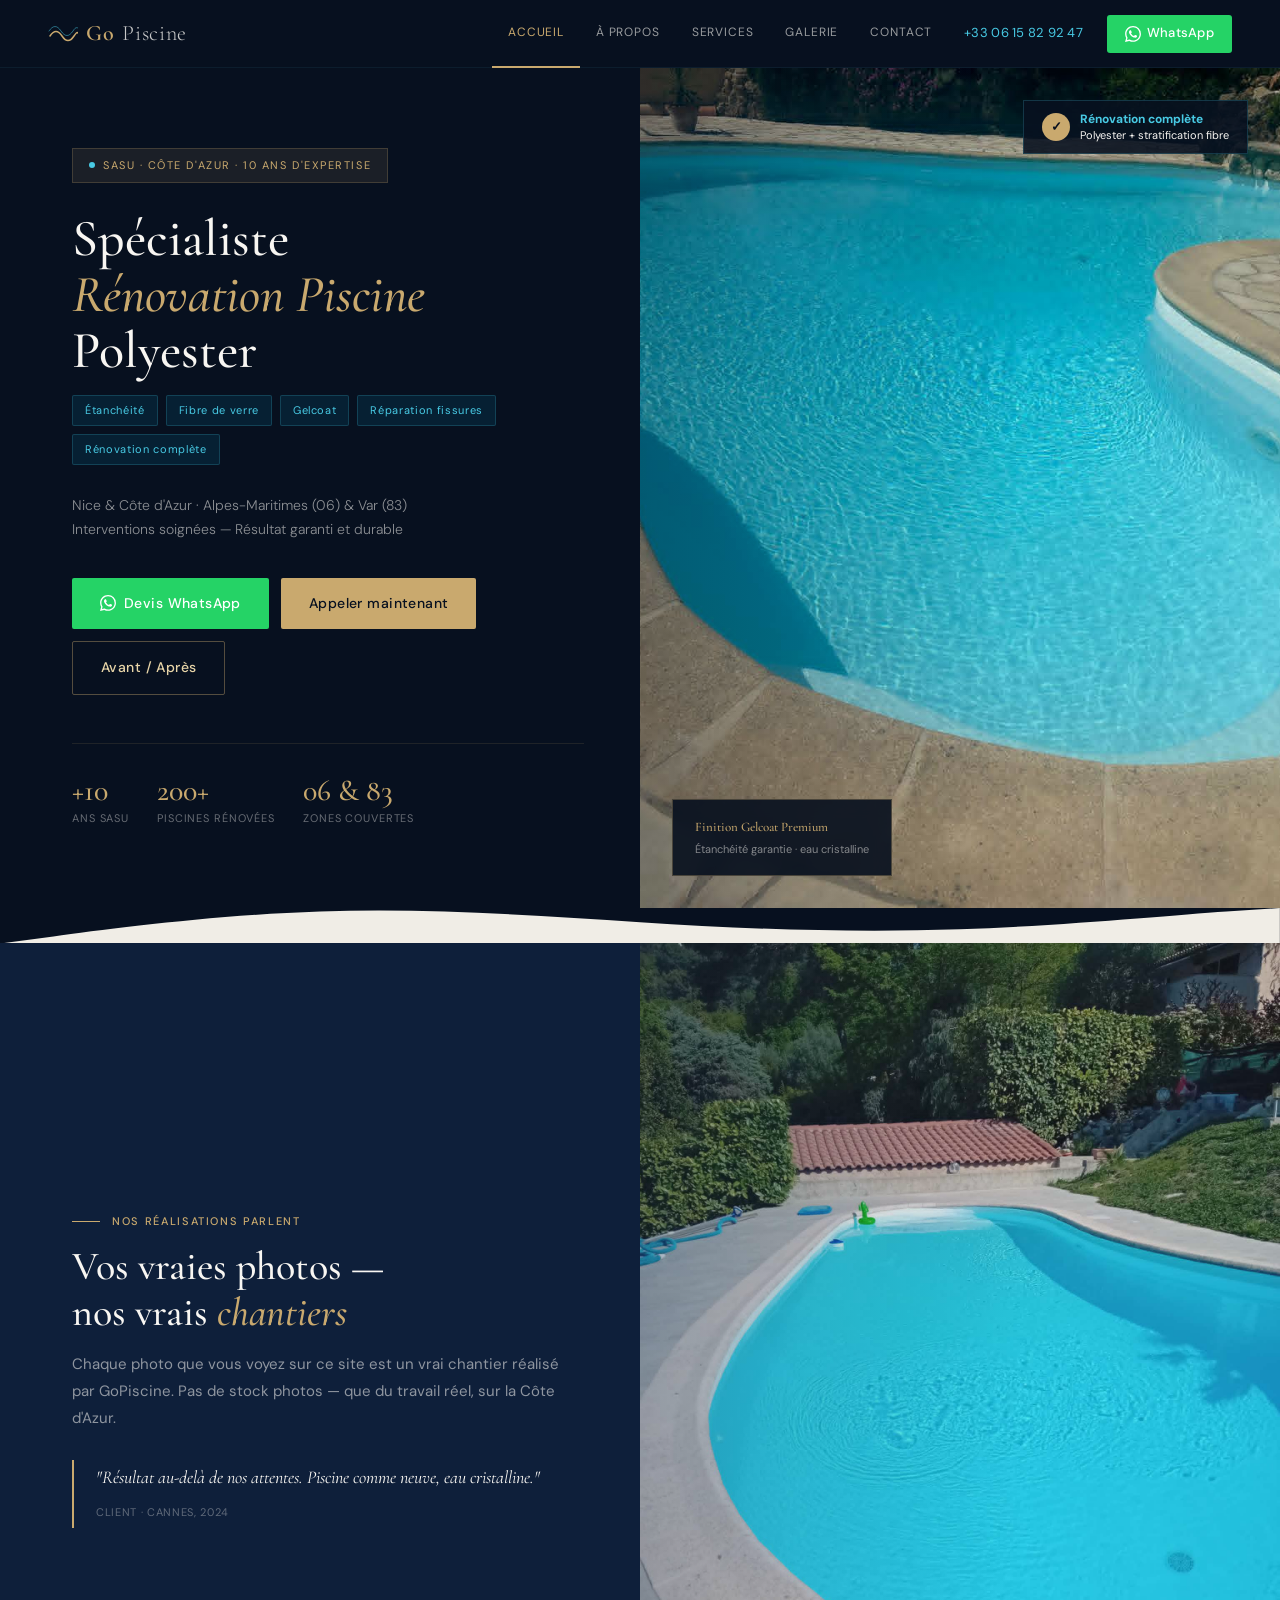
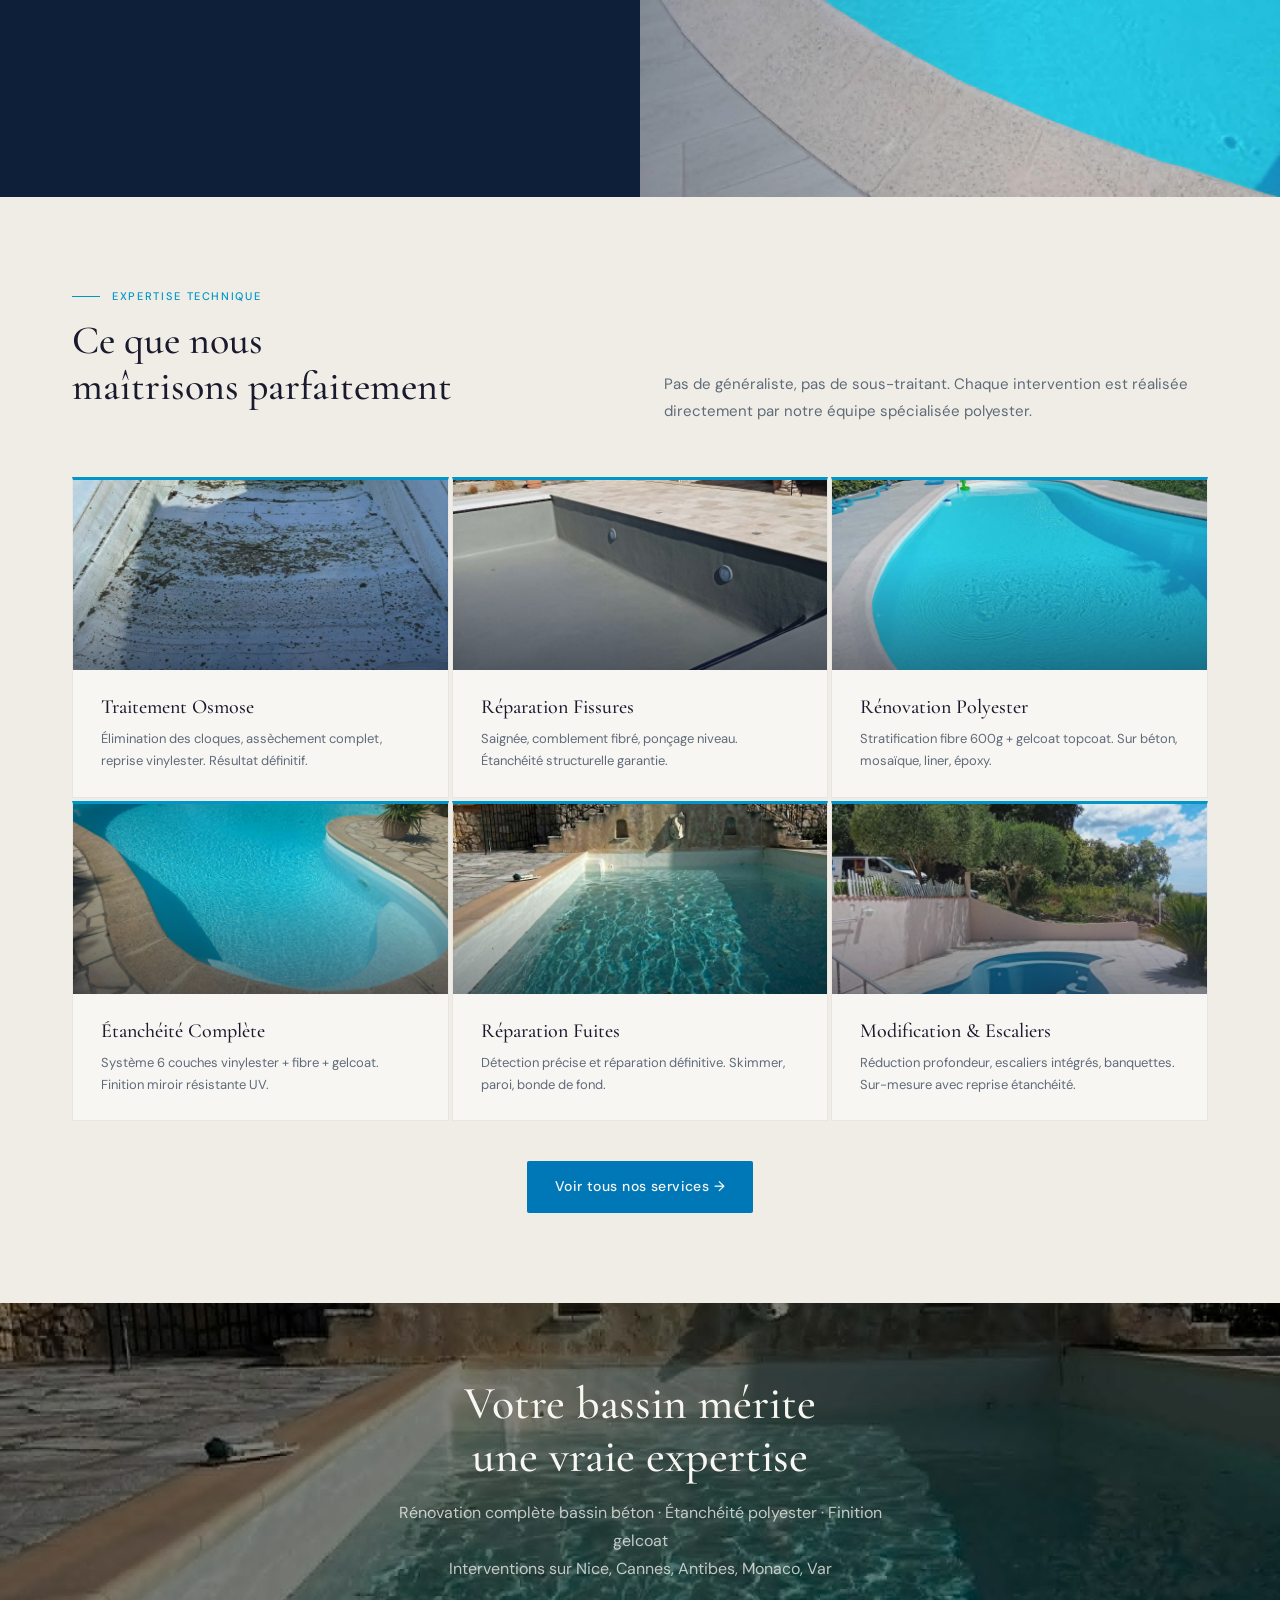
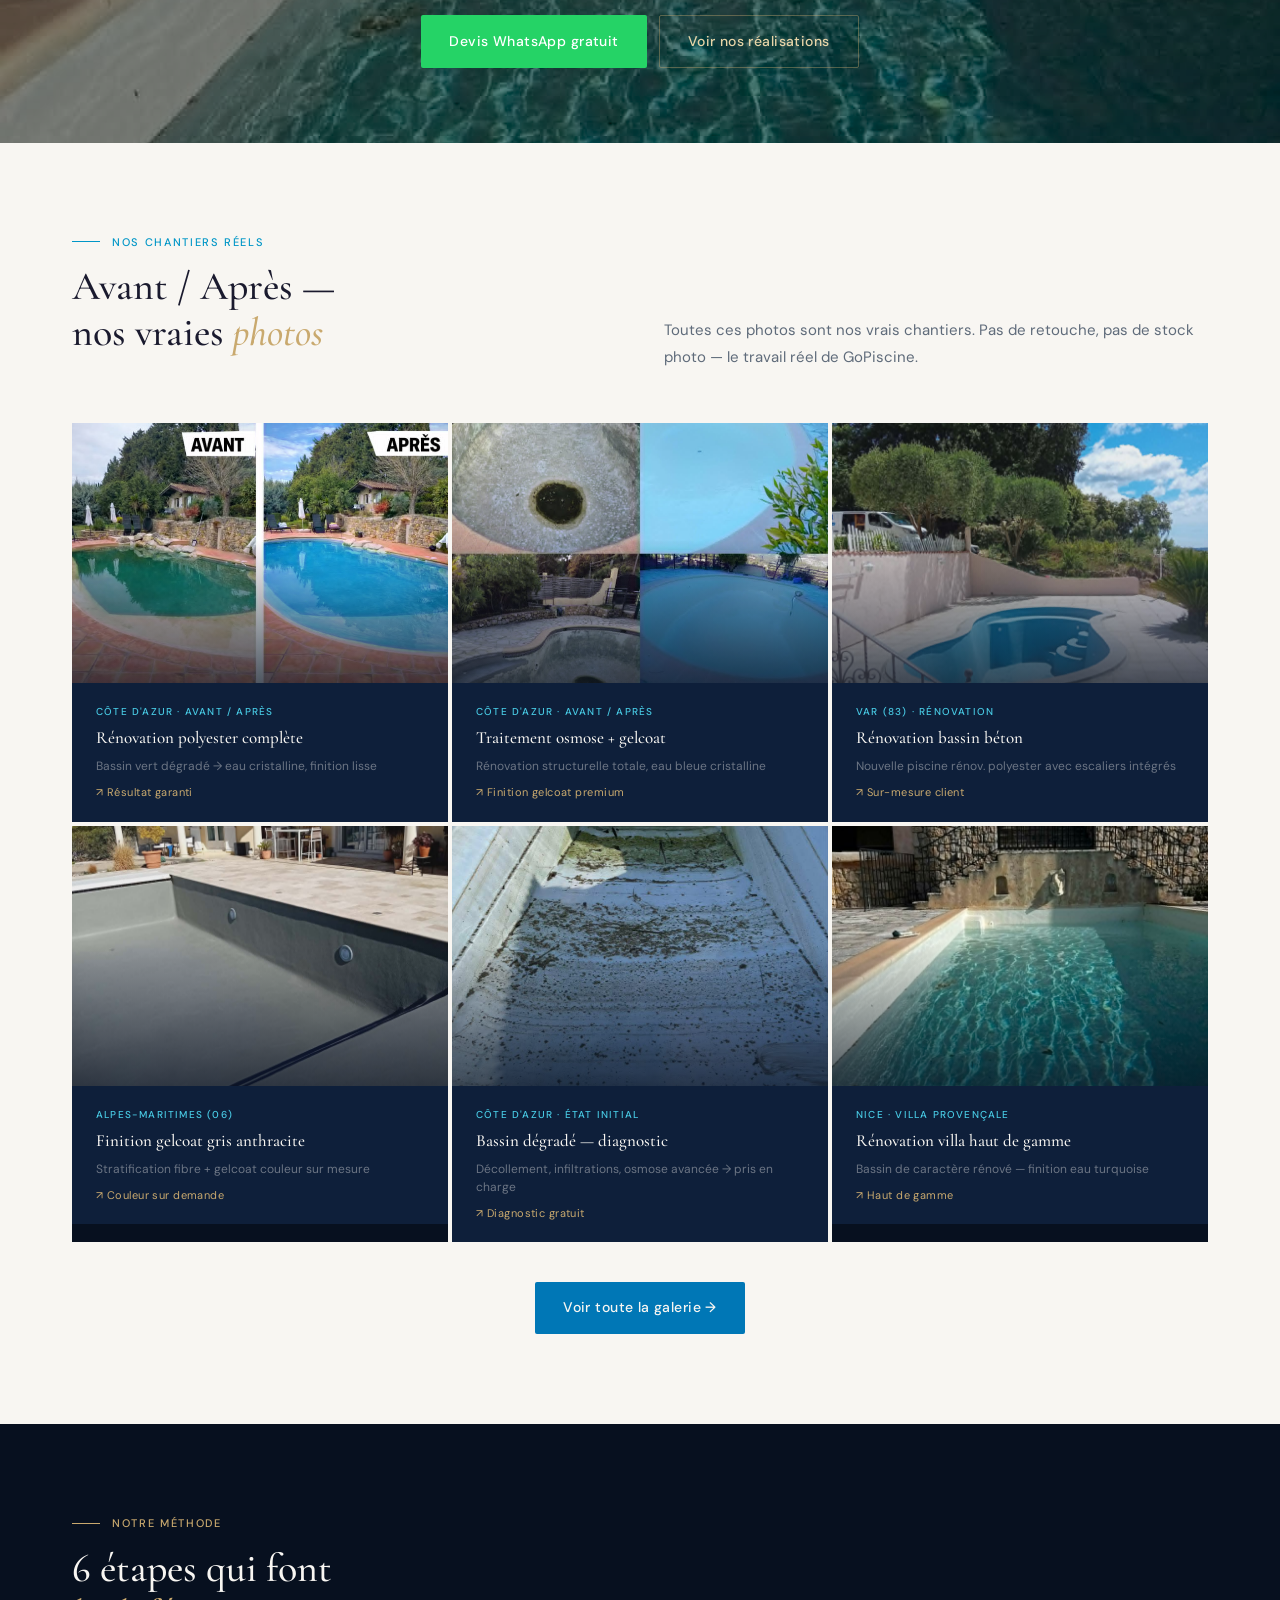
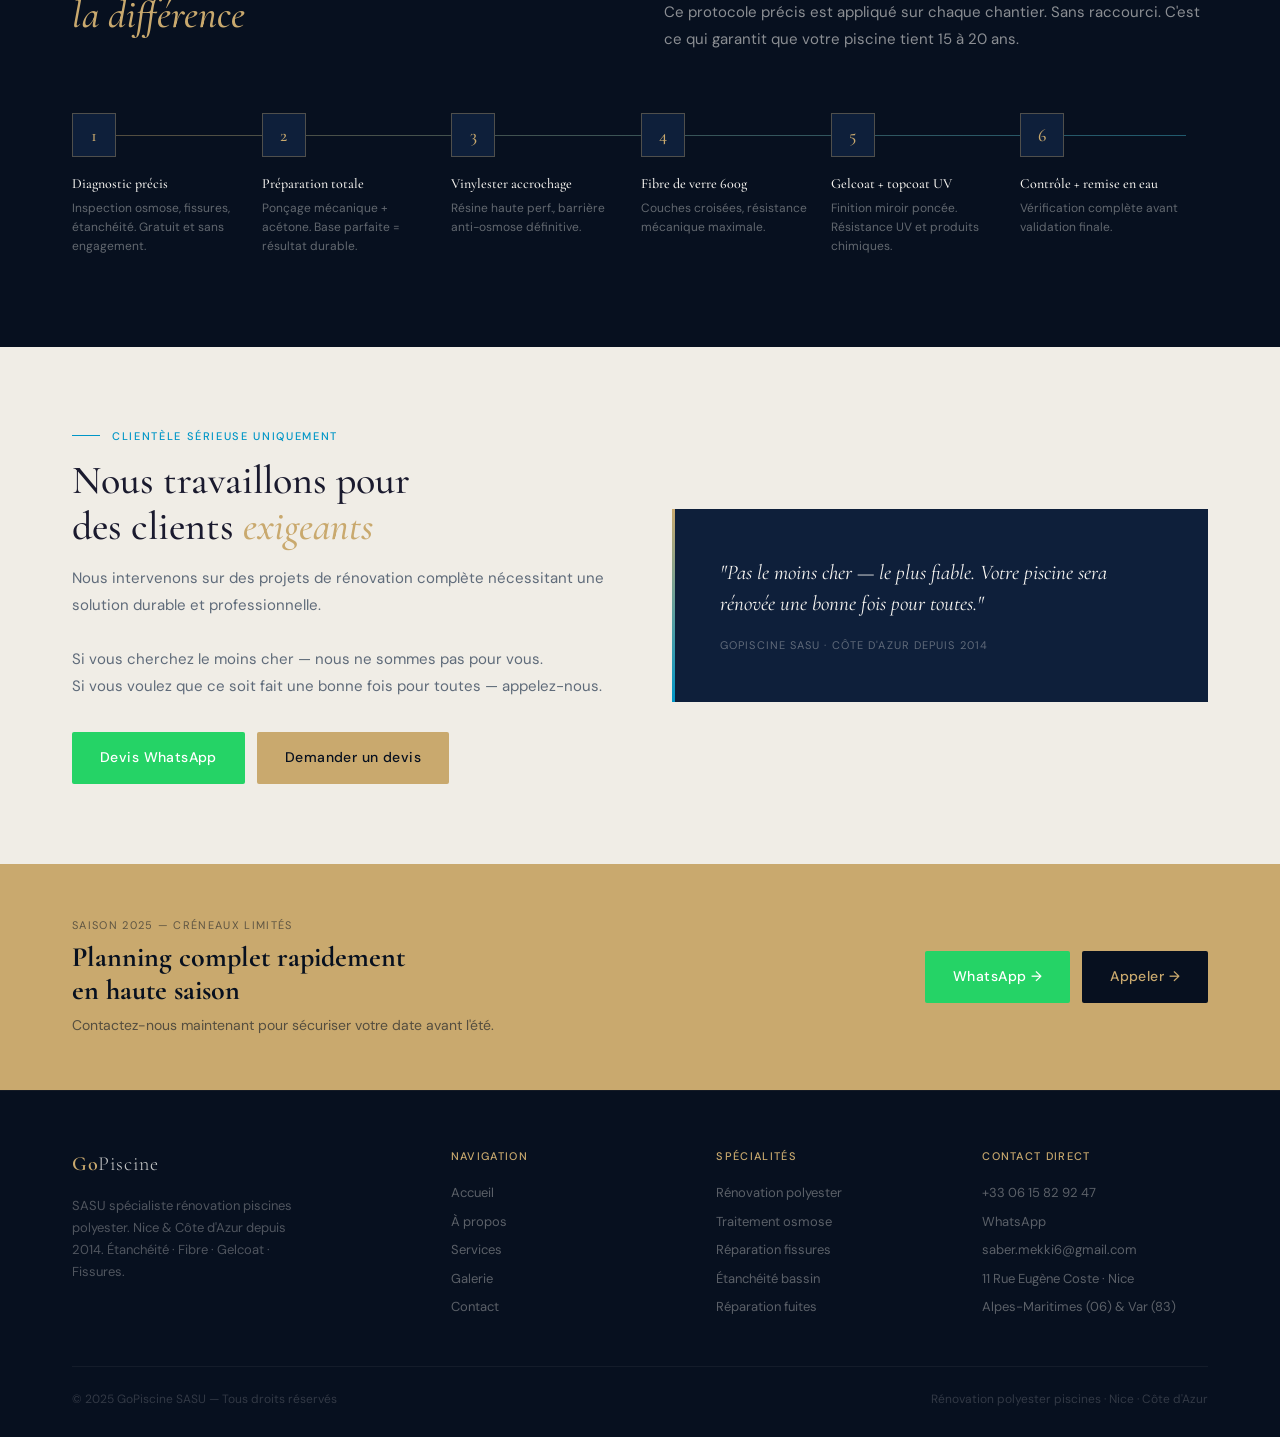
==== commit 52573f83: "Add files via upload" ====
--- a/index.html
+++ b/index.html
@@ -181,27 +181,27 @@
   </div>
   <div class="services-grid">
     <div class="card card-accent">
-      <div class="card-img" style="height:190px"><img src="https://www.gopiscine.fr/assets/images/resource/service-4.jpg" alt="Osmose"><div class="card-img-overlay"></div></div>
+      <div class="card-img" style="height:190px"><img src="img/p4.jpeg" alt="Osmose"><div class="card-img-overlay"></div></div>
       <div class="card-body"><div class="card-title">Traitement Osmose</div><div class="card-desc">Élimination des cloques, assèchement complet, reprise vinylester. Résultat définitif.</div></div>
     </div>
     <div class="card card-accent">
-      <div class="card-img" style="height:190px"><img src="https://www.gopiscine.fr/assets/images/resource/service-3.jpg" alt="Fissures"><div class="card-img-overlay"></div></div>
+      <div class="card-img" style="height:190px"><img src="img/p3.jpeg" alt="Fissures"><div class="card-img-overlay"></div></div>
       <div class="card-body"><div class="card-title">Réparation Fissures</div><div class="card-desc">Saignée, comblement fibré, ponçage niveau. Étanchéité structurelle garantie.</div></div>
     </div>
     <div class="card card-accent">
-      <div class="card-img" style="height:190px"><img src="https://www.gopiscine.fr/assets/images/resource/service-1.jpg" alt="Polyester"><div class="card-img-overlay"></div></div>
+      <div class="card-img" style="height:190px"><img src="img/p1.jpeg" alt="Polyester"><div class="card-img-overlay"></div></div>
       <div class="card-body"><div class="card-title">Rénovation Polyester</div><div class="card-desc">Stratification fibre 600g + gelcoat topcoat. Sur béton, mosaïque, liner, époxy.</div></div>
     </div>
     <div class="card card-accent">
-      <div class="card-img" style="height:190px"><img src="https://www.gopiscine.fr/assets/images/resource/service-10.jpg" alt="Étanchéité"><div class="card-img-overlay"></div></div>
+      <div class="card-img" style="height:190px"><img src="img/p2.jpeg" alt="Étanchéité"><div class="card-img-overlay"></div></div>
       <div class="card-body"><div class="card-title">Étanchéité Complète</div><div class="card-desc">Système 6 couches vinylester + fibre + gelcoat. Finition miroir résistante UV.</div></div>
     </div>
     <div class="card card-accent">
-      <div class="card-img" style="height:190px"><img src="https://www.gopiscine.fr/assets/images/resource/service-8.jpg" alt="Fuites"><div class="card-img-overlay"></div></div>
+      <div class="card-img" style="height:190px"><img src="img/p5.jpeg" alt="Fuites"><div class="card-img-overlay"></div></div>
       <div class="card-body"><div class="card-title">Réparation Fuites</div><div class="card-desc">Détection précise et réparation définitive. Skimmer, paroi, bonde de fond.</div></div>
     </div>
     <div class="card card-accent">
-      <div class="card-img" style="height:190px"><img src="https://www.gopiscine.fr/assets/images/resource/service-2.jpg" alt="Modification"><div class="card-img-overlay"></div></div>
+      <div class="card-img" style="height:190px"><img src="img/p6.jpeg" alt="Modification"><div class="card-img-overlay"></div></div>
       <div class="card-body"><div class="card-title">Modification &amp; Escaliers</div><div class="card-desc">Réduction profondeur, escaliers intégrés, banquettes. Sur-mesure avec reprise étanchéité.</div></div>
     </div>
   </div>
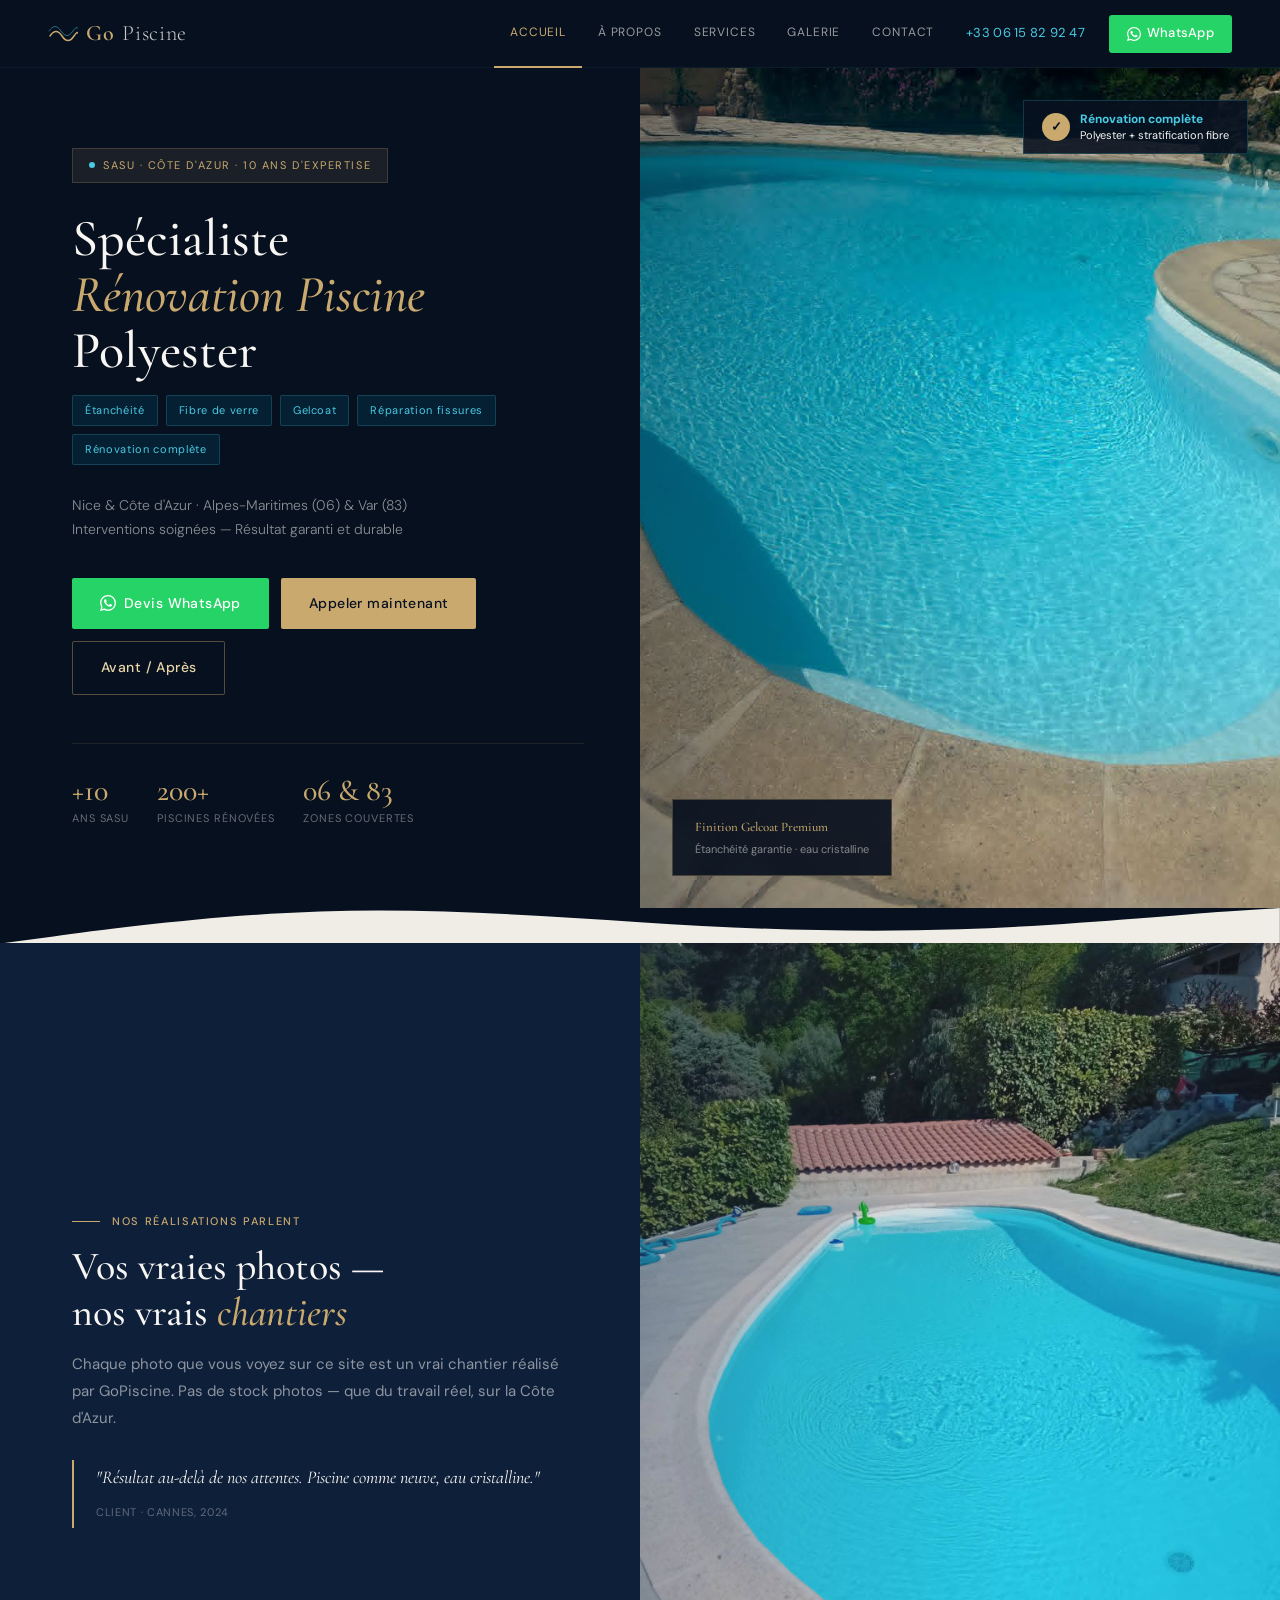
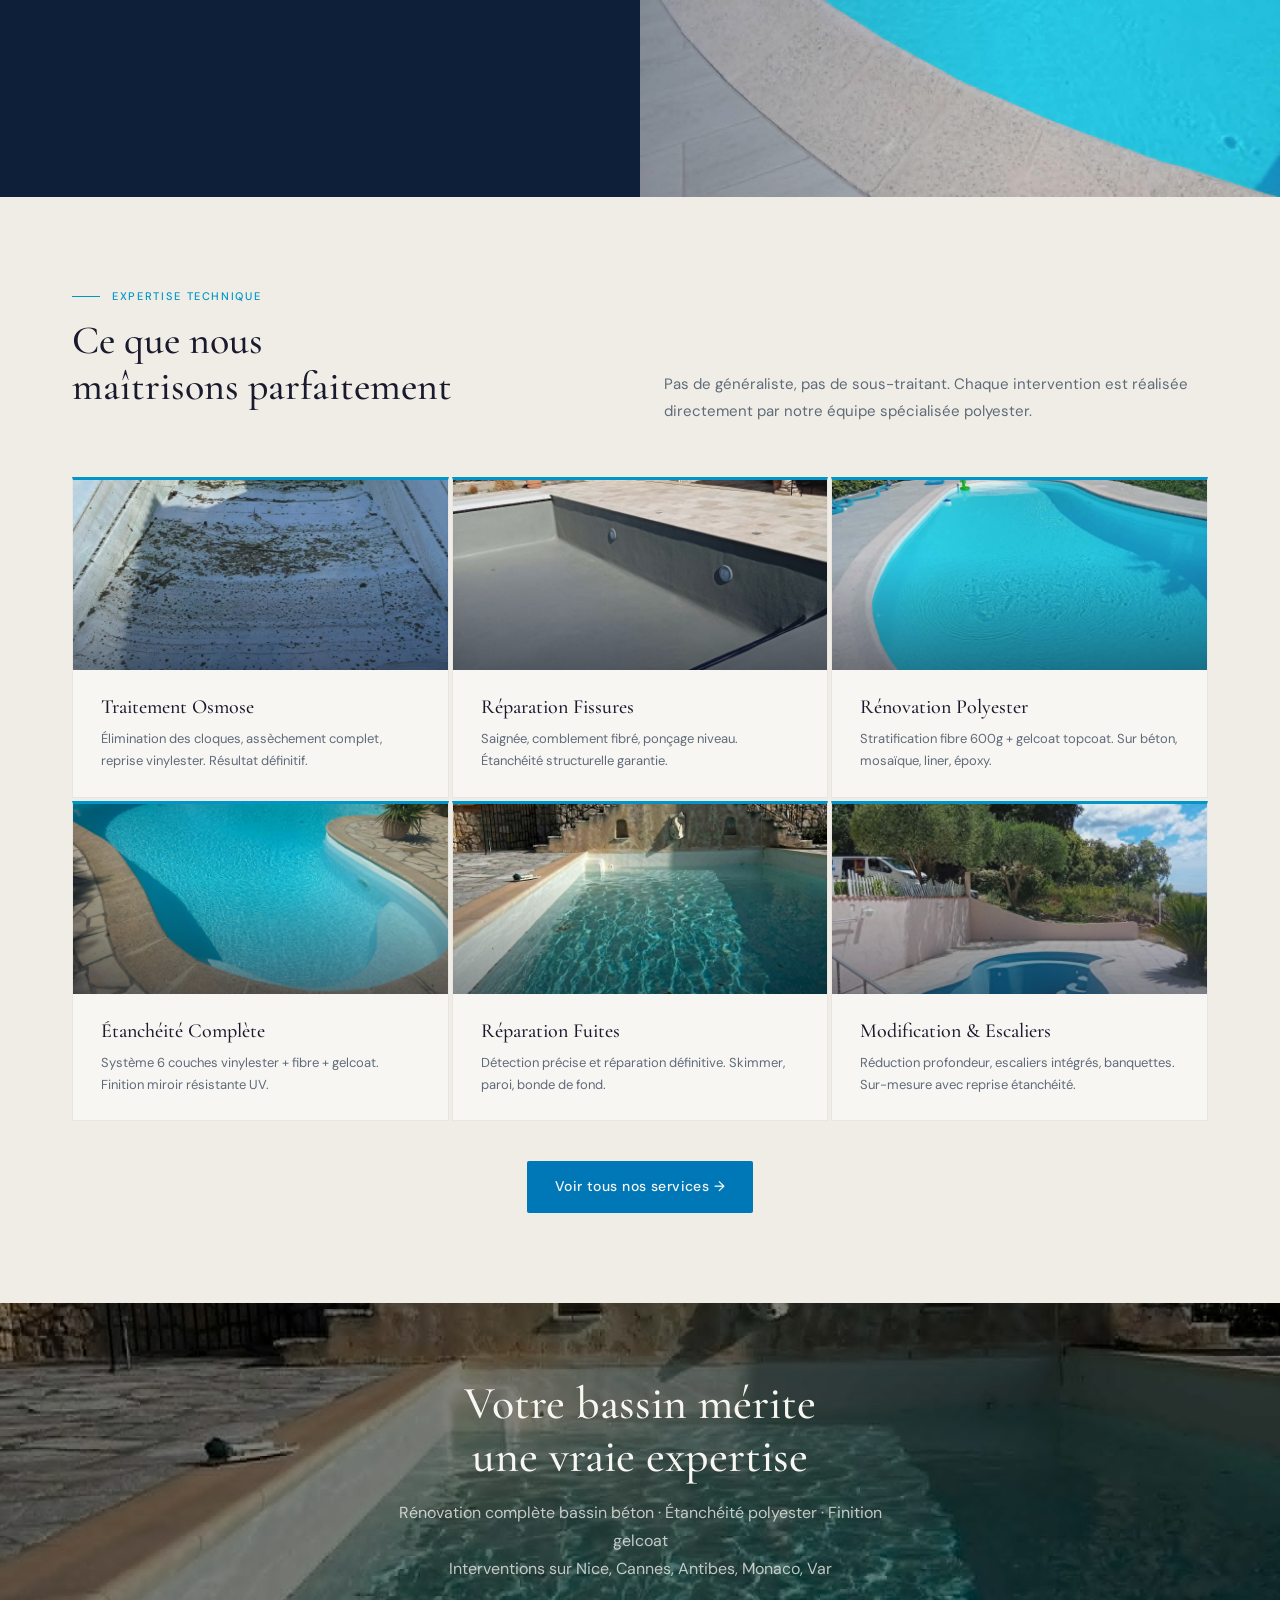
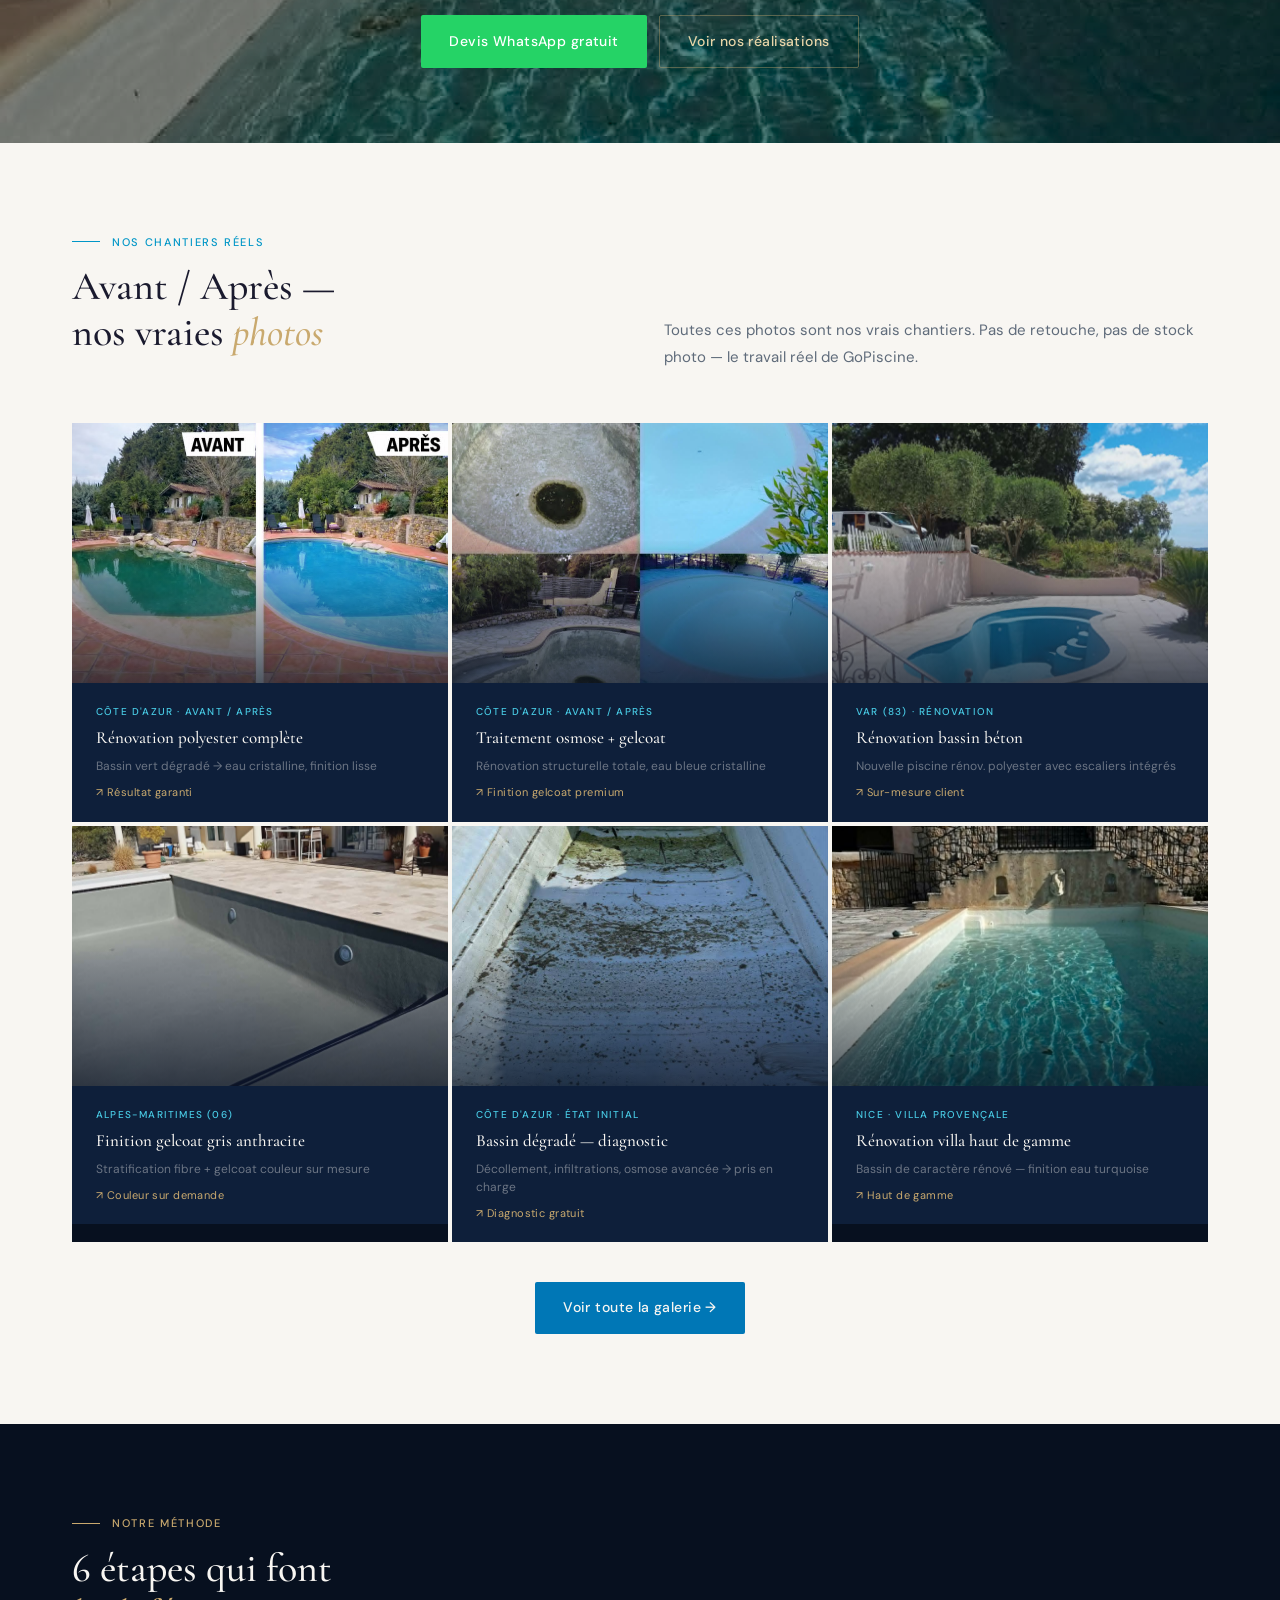
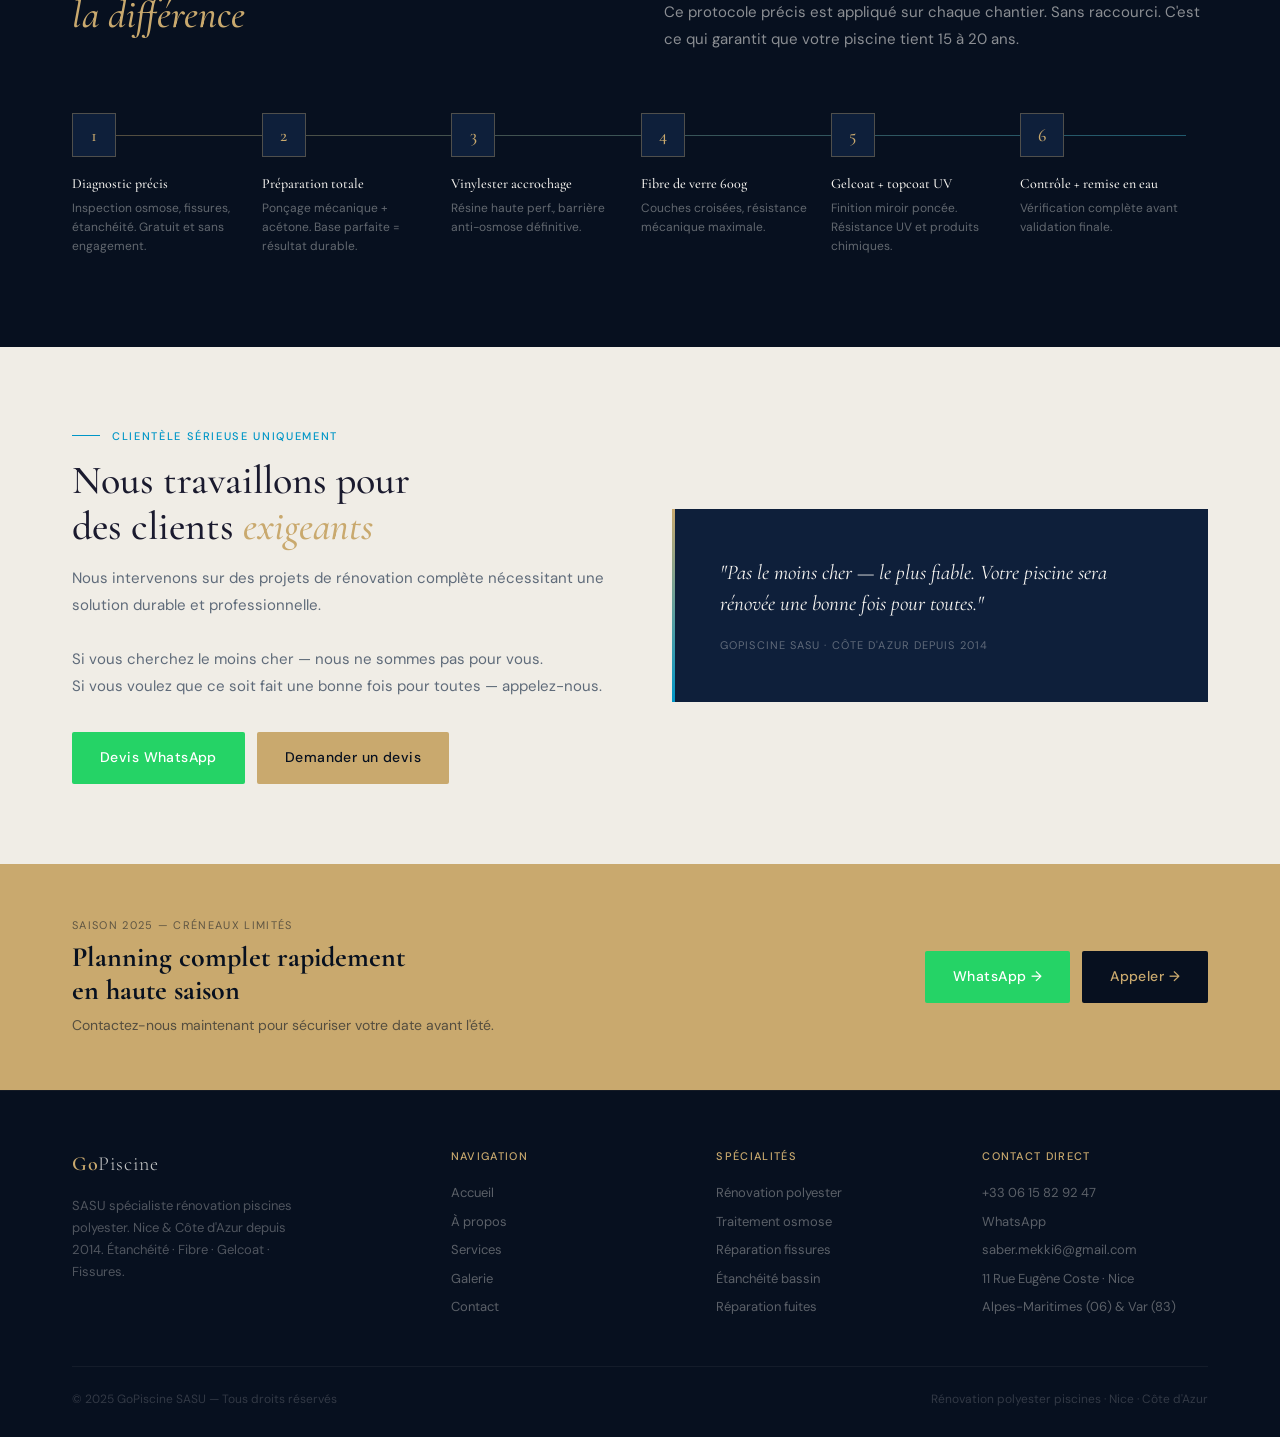
==== commit e97f4901: "Add files via upload" ====
--- a/index.html
+++ b/index.html
@@ -89,23 +89,19 @@
     <a href="gallery.html">Galerie</a>
     <a href="contact.html">Contact</a>
     <a href="tel:+33615829247" class="nav-phone">+33 06 15 82 92 47</a>
-    <a href="https://wa.me/33615829247" target="_blank" class="nav-wa">
-      <svg width="16" height="16" viewBox="0 0 24 24" fill="white"><path d="M17.472 14.382c-.297-.149-1.758-.867-2.03-.967-.273-.099-.471-.148-.67.15-.197.297-.767.966-.94 1.164-.173.199-.347.223-.644.075-.297-.15-1.255-.463-2.39-1.475-.883-.788-1.48-1.761-1.653-2.059-.173-.297-.018-.458.13-.606.134-.133.298-.347.446-.52.149-.174.198-.298.298-.497.099-.198.05-.371-.025-.52-.075-.149-.669-1.612-.916-2.207-.242-.579-.487-.5-.669-.51-.173-.008-.371-.01-.57-.01-.198 0-.52.074-.792.372-.272.297-1.04 1.016-1.04 2.479 0 1.462 1.065 2.875 1.213 3.074.149.198 2.096 3.2 5.077 4.487.709.306 1.262.489 1.694.625.712.227 1.36.195 1.871.118.571-.085 1.758-.719 2.006-1.413.248-.694.248-1.289.173-1.413-.074-.124-.272-.198-.57-.347m-5.421 7.403h-.004a9.87 9.87 0 01-5.031-1.378l-.361-.214-3.741.982.998-3.648-.235-.374a9.86 9.86 0 01-1.51-5.26c.001-5.45 4.436-9.884 9.888-9.884 2.64 0 5.122 1.03 6.988 2.898a9.825 9.825 0 012.893 6.994c-.003 5.45-4.437 9.884-9.885 9.884m8.413-18.297A11.815 11.815 0 0012.05 0C5.495 0 .16 5.335.157 11.892c0 2.096.547 4.142 1.588 5.945L.057 24l6.305-1.654a11.882 11.882 0 005.683 1.448h.005c6.554 0 11.89-5.335 11.893-11.893a11.821 11.821 0 00-3.48-8.413z"/></svg>
-      WhatsApp
-    </a>
-  </div>
-  <button class="nav-toggle" onclick="document.getElementById('navMobile').classList.toggle('open')" aria-label="Menu">
-    <span></span><span></span><span></span>
-  </button>
+    <a href="https://wa.me/33615829247" target="_blank" class="nav-wa"><svg width="14" height="14" viewBox="0 0 24 24" fill="white"><path d="M17.472 14.382c-.297-.149-1.758-.867-2.03-.967-.273-.099-.471-.148-.67.15-.197.297-.767.966-.94 1.164-.173.199-.347.223-.644.075-.297-.15-1.255-.463-2.39-1.475-.883-.788-1.48-1.761-1.653-2.059-.173-.297-.018-.458.13-.606.134-.133.298-.347.446-.52.149-.174.198-.298.298-.497.099-.198.05-.371-.025-.52-.075-.149-.669-1.612-.916-2.207-.242-.579-.487-.5-.669-.51-.173-.008-.371-.01-.57-.01-.198 0-.52.074-.792.372-.272.297-1.04 1.016-1.04 2.479 0 1.462 1.065 2.875 1.213 3.074.149.198 2.096 3.2 5.077 4.487.709.306 1.262.489 1.694.625.712.227 1.36.195 1.871.118.571-.085 1.758-.719 2.006-1.413.248-.694.248-1.289.173-1.413-.074-.124-.272-.198-.57-.347m-5.421 7.403h-.004a9.87 9.87 0 01-5.031-1.378l-.361-.214-3.741.982.998-3.648-.235-.374a9.86 9.86 0 01-1.51-5.26c.001-5.45 4.436-9.884 9.888-9.884 2.64 0 5.122 1.03 6.988 2.898a9.825 9.825 0 012.893 6.994c-.003 5.45-4.437 9.884-9.885 9.884m8.413-18.297A11.815 11.815 0 0012.05 0C5.495 0 .16 5.335.157 11.892c0 2.096.547 4.142 1.588 5.945L.057 24l6.305-1.654a11.882 11.882 0 005.683 1.448h.005c6.554 0 11.89-5.335 11.893-11.893a11.821 11.821 0 00-3.48-8.413z"/></svg>WhatsApp</a>
+  </div>
+  <button class="nav-toggle" id="navToggle" onclick="toggleNav()" aria-label="Menu"><span></span><span></span><span></span></button>
 </nav>
+<div class="nav-overlay" id="navOverlay"></div>
 <div class="nav-mobile" id="navMobile">
   <a href="index.html">Accueil</a>
   <a href="about.html">À propos</a>
   <a href="services.html">Services</a>
   <a href="gallery.html">Galerie</a>
   <a href="contact.html">Contact</a>
-  <a href="tel:+33615829247">+33 06 15 82 92 47</a>
-  <a href="https://wa.me/33615829247" class="wa-mobile">💬 WhatsApp</a>
+  <a href="tel:+33615829247">📞 +33 06 15 82 92 47</a>
+  <a href="https://wa.me/33615829247" target="_blank" class="wa-mobile">💬 WhatsApp</a>
 </div>
 
 <!-- HERO -->
@@ -359,5 +355,27 @@
   </div>
 </footer>
 
+<script>
+function toggleNav(){
+  var t=document.getElementById("navToggle"),m=document.getElementById("navMobile"),o=document.getElementById("navOverlay");
+  var isOpen=m.classList.contains("open");
+  if(isOpen){m.classList.remove("open");o.classList.remove("open");t.classList.remove("open");document.body.classList.remove("menu-open");}
+  else{m.classList.add("open");o.classList.add("open");t.classList.add("open");document.body.classList.add("menu-open");}
+}
+function closeNav(){
+  document.getElementById("navMobile").classList.remove("open");
+  document.getElementById("navOverlay").classList.remove("open");
+  document.getElementById("navToggle").classList.remove("open");
+  document.body.classList.remove("menu-open");
+}
+document.addEventListener("DOMContentLoaded",function(){
+  var o=document.getElementById("navOverlay");
+  if(o)o.addEventListener("click",closeNav);
+  window.addEventListener("scroll",function(){
+    if(document.getElementById("navMobile").classList.contains("open"))closeNav();
+  },{passive:true});
+  document.querySelectorAll(".nav-mobile a").forEach(function(l){l.addEventListener("click",closeNav);});
+});
+</script>
 </body>
 </html>
--- a/style.css
+++ b/style.css
@@ -292,3 +292,40 @@
   .btn { padding: 12px 20px; font-size: 13px; }
   .process-line { grid-template-columns: 1fr; }
 }
+
+/* ── MOBILE NAV FIX ── */
+.nav-mobile {
+  position: fixed;
+  top: 68px;
+  left: 0; right: 0;
+  z-index: 199;
+  max-height: calc(100vh - 68px);
+  overflow-y: auto;
+  box-shadow: 0 8px 32px rgba(0,0,0,0.4);
+}
+
+/* Overlay behind mobile menu */
+.nav-overlay {
+  display: none;
+  position: fixed;
+  inset: 0;
+  background: rgba(0,0,0,0.5);
+  z-index: 198;
+  top: 68px;
+}
+.nav-overlay.open { display: block; }
+
+/* Hamburger → X animation */
+.nav-toggle.open span:nth-child(1) { transform: translateY(7px) rotate(45deg); }
+.nav-toggle.open span:nth-child(2) { opacity: 0; }
+.nav-toggle.open span:nth-child(3) { transform: translateY(-7px) rotate(-45deg); }
+
+/* Hero on mobile — image on top, text below */
+@media (max-width: 1024px) {
+  .hero { display: flex; flex-direction: column; min-height: auto; }
+  .hero-right { order: 1; height: 55vw; min-height: 240px; max-height: 380px; flex-shrink: 0; }
+  .hero-left { order: 2; }
+}
+
+/* Fix body scroll lock when menu open */
+body.menu-open { overflow: hidden; }
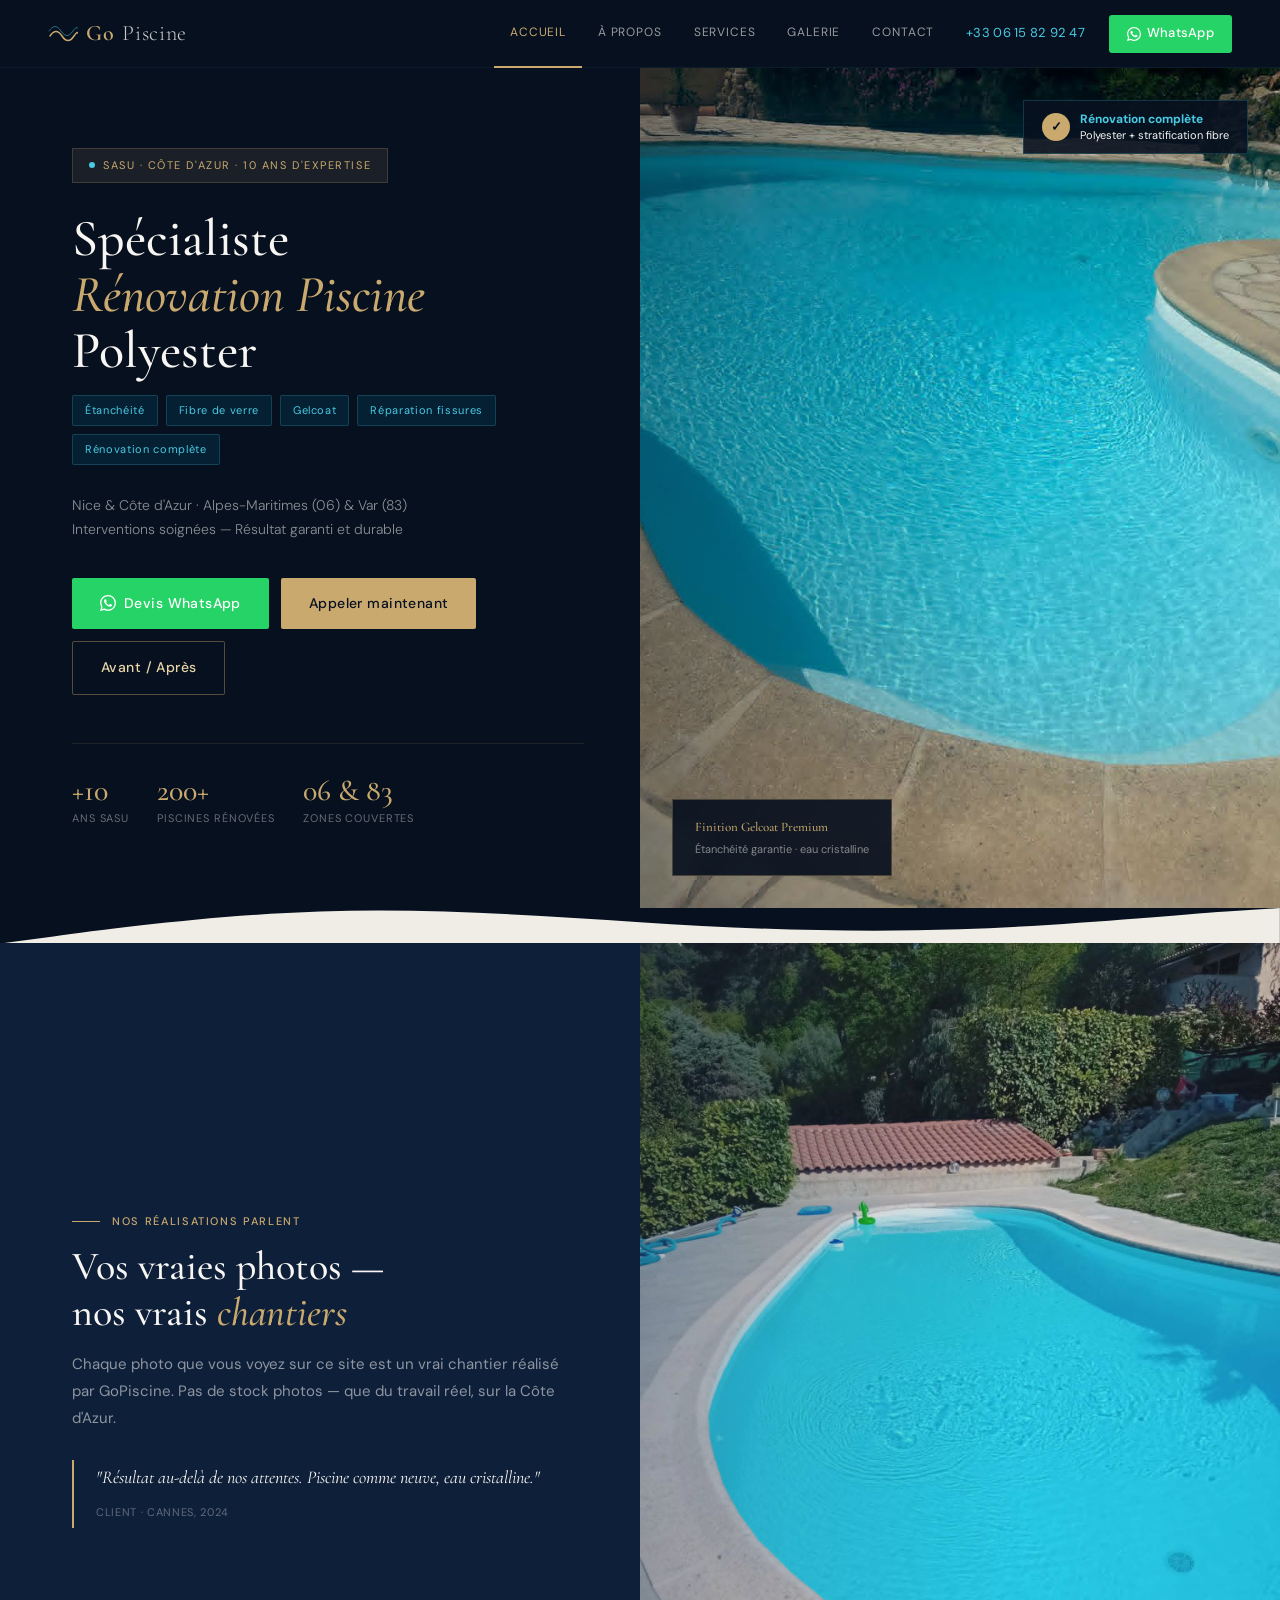
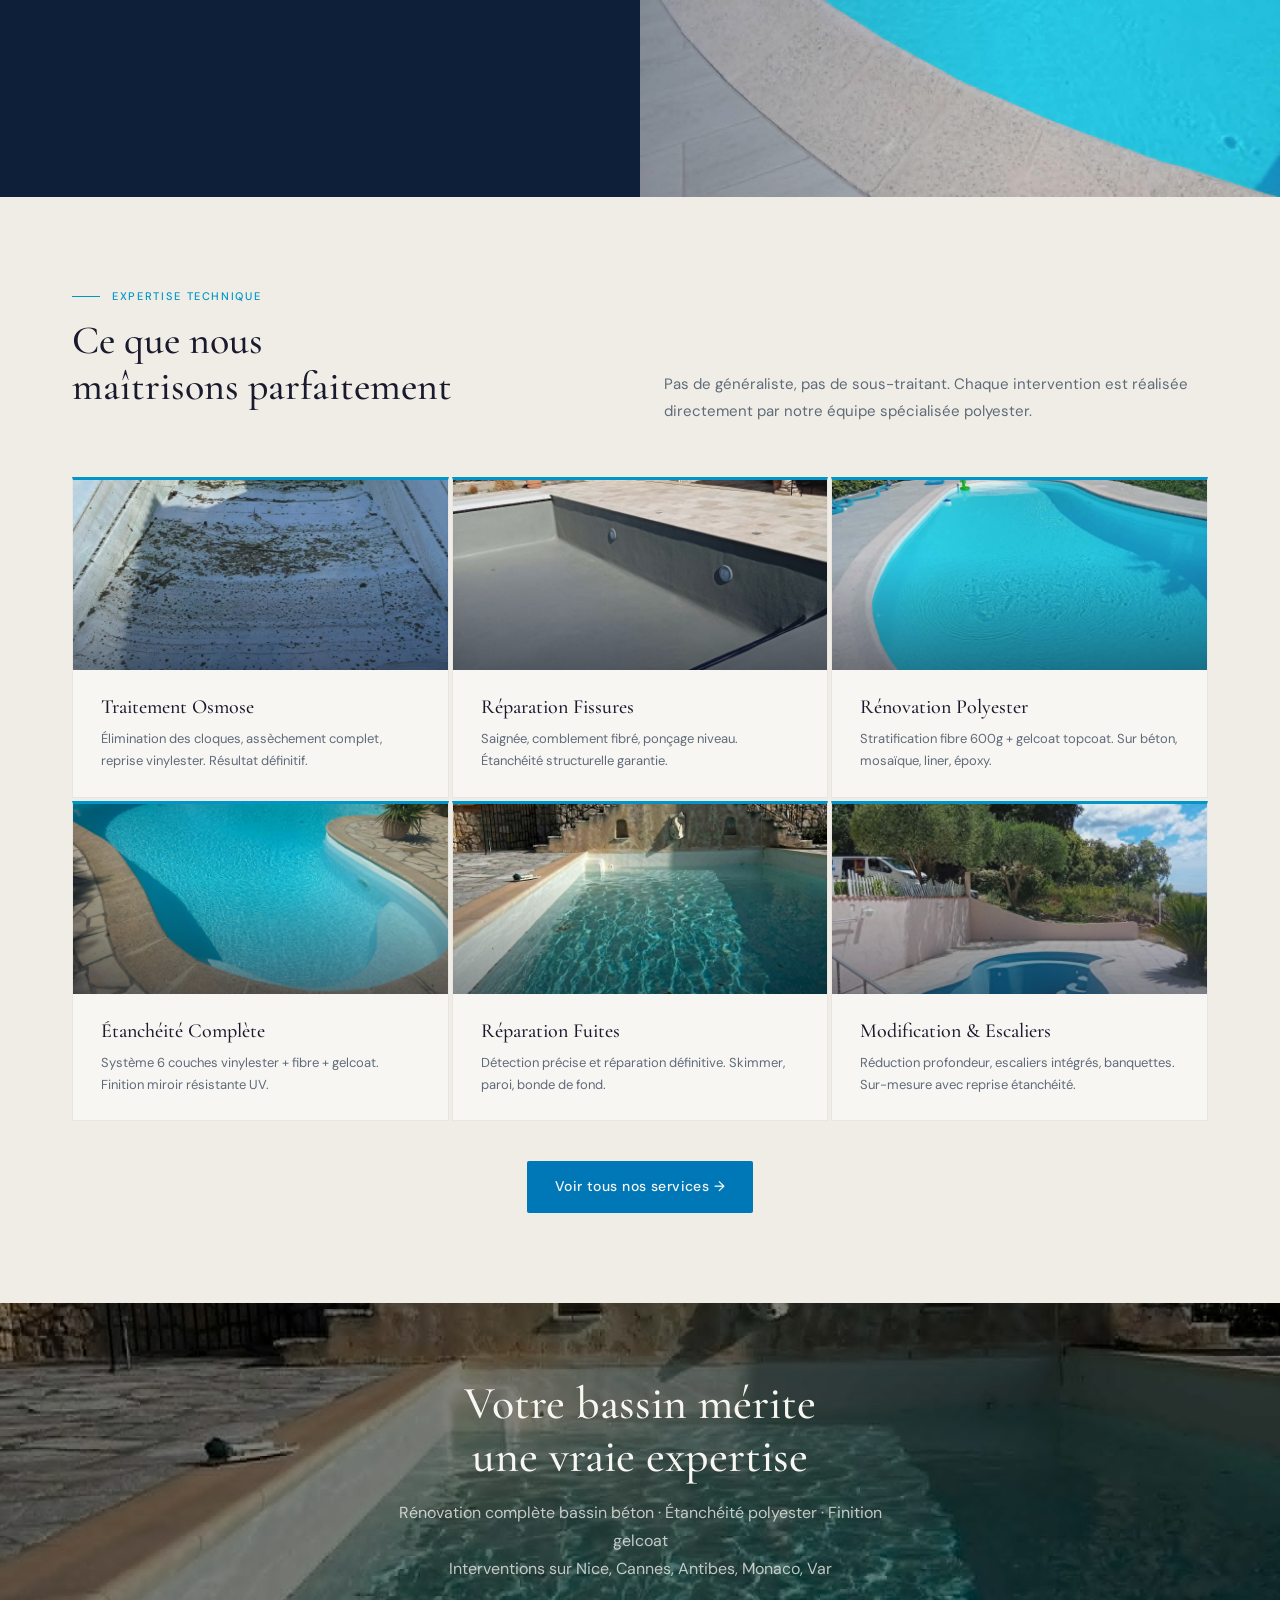
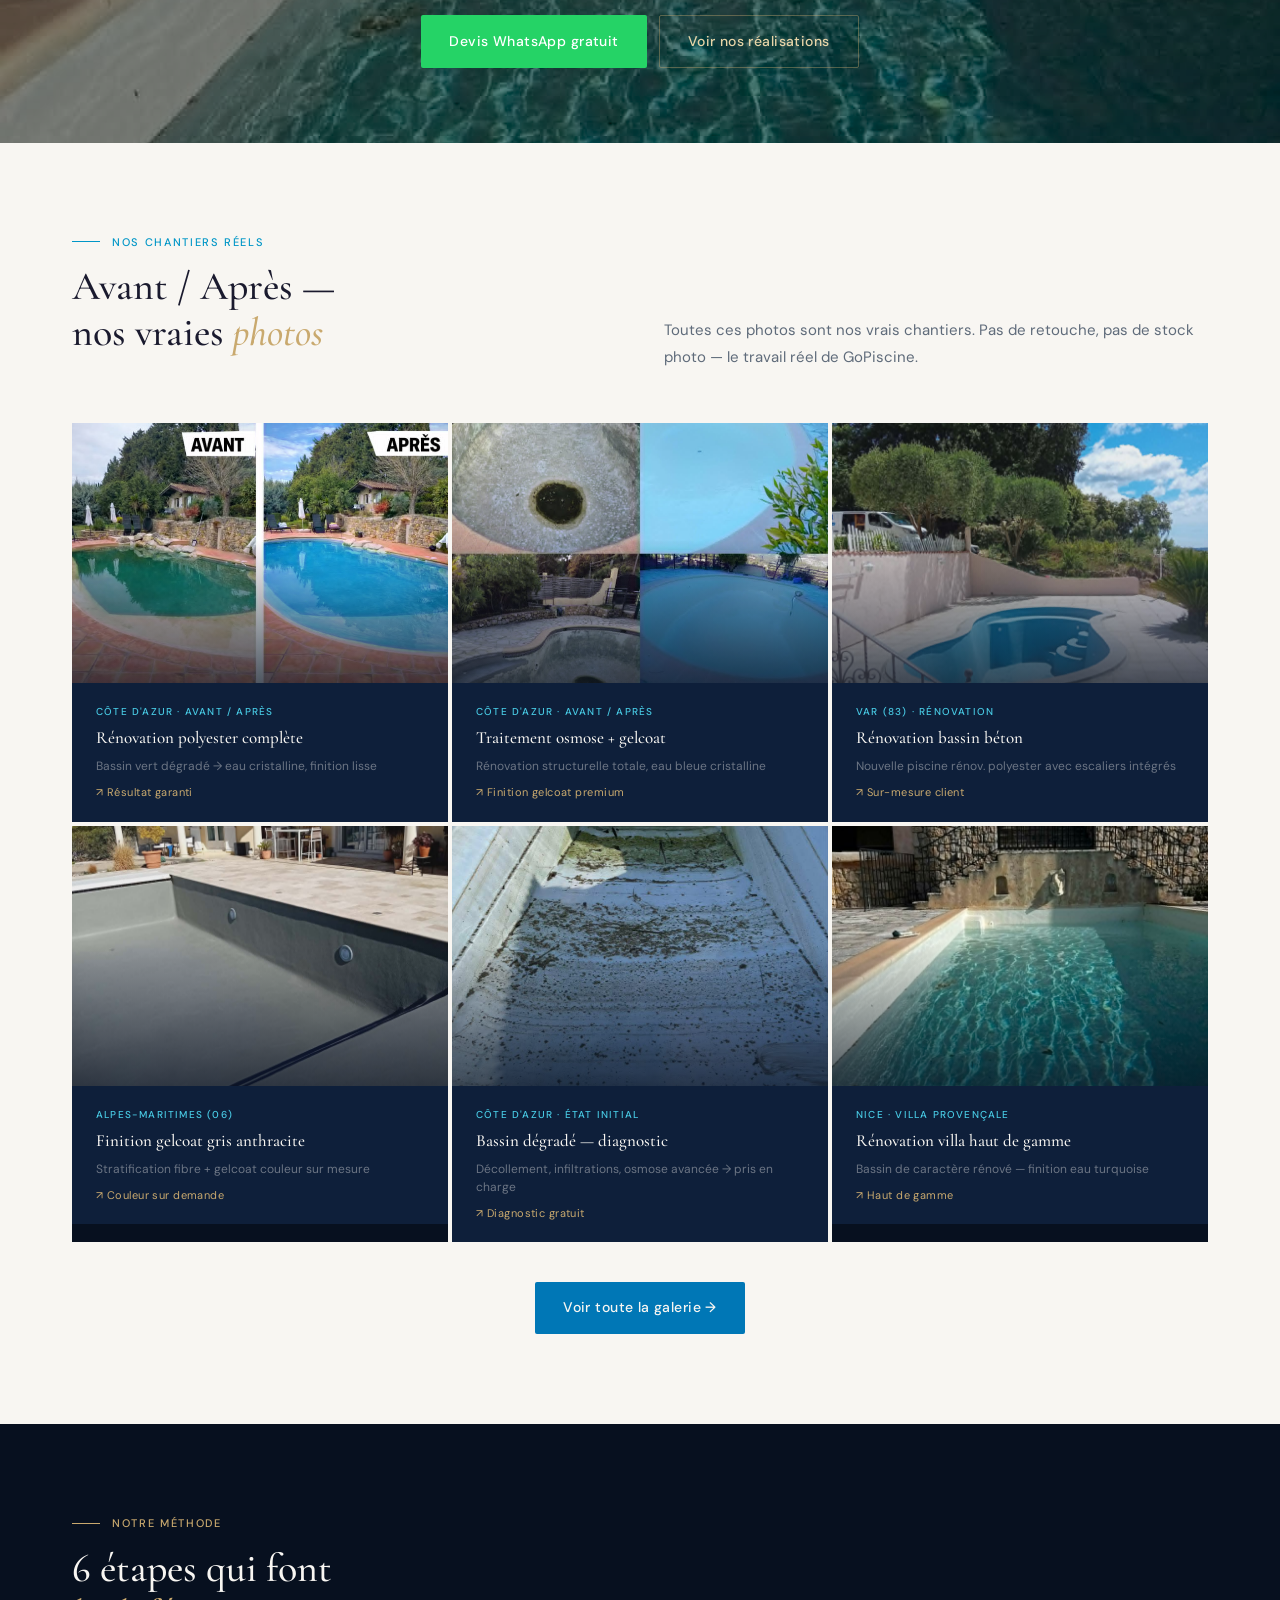
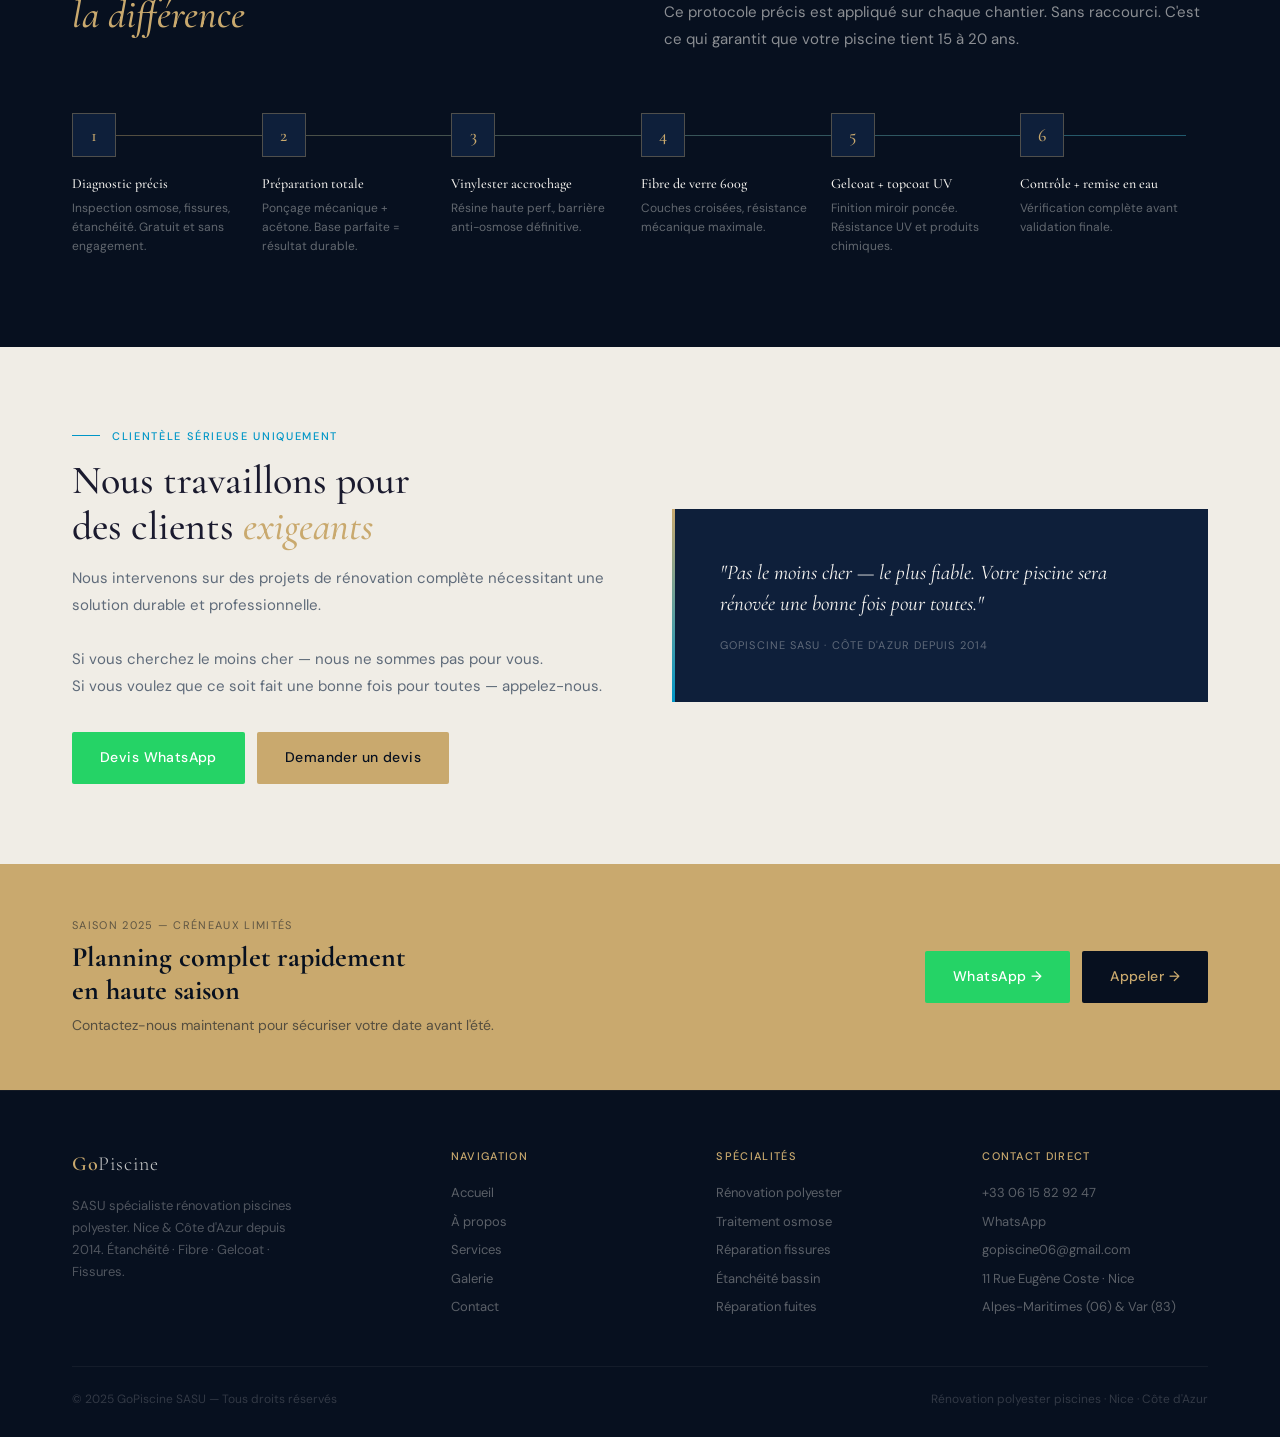
==== commit ba0dfe52: "Add files via upload" ====
--- a/index.html
+++ b/index.html
@@ -3,8 +3,30 @@
 <head>
 <meta charset="UTF-8">
 <meta name="viewport" content="width=device-width, initial-scale=1.0">
-<meta name="description" content="GoPiscine SASU — Spécialiste Rénovation Piscine Polyester · Étanchéité · Fibre de verre · Gelcoat · Réparation fissures. Nice et Côte d'Azur.">
-<title>GoPiscine — Spécialiste Rénovation Piscine Polyester · Nice & Côte d'Azur</title>
+<meta name="description" content="GoPiscine SASU — Spécialiste rénovation et construction piscine polyester à Nice. Étanchéité, fibre de verre, gelcoat, réparation fissures. Devis gratuit. Alpes-Maritimes (06) et Var (83).">
+<title>GoPiscine — Spécialiste Rénovation Piscine Polyester Nice | Côte d'Azur | 06 & 83</title>
+<meta name="keywords" content="rénovation piscine Nice, construction piscine Côte d'Azur, piscine polyester Nice, réparation piscine 06, étanchéité piscine, gelcoat piscine, fissure piscine Nice, osmose piscine, rénovation bassin Nice, piscine Antibes, piscine Cannes">
+<meta name="robots" content="index, follow">
+<meta name="author" content="GoPiscine SASU">
+<meta name="geo.region" content="FR-06">
+<meta name="geo.placename" content="Nice">
+<meta name="geo.position" content="43.7102;7.2620">
+<link rel="canonical" href="https://gopiscine.fr/">
+
+<!-- Open Graph (partage réseaux sociaux) -->
+<meta property="og:type" content="website">
+<meta property="og:title" content="GoPiscine — Spécialiste Rénovation Piscine Polyester Nice | Côte d'Azur | 06 & 83">
+<meta property="og:description" content="GoPiscine SASU — Spécialiste rénovation et construction piscine polyester à Nice. Étanchéité, fibre de verre, gelcoat, réparation fissures. Devis gratuit. Alpes-Maritimes (06) et Var (83).">
+<meta property="og:url" content="https://gopiscine.fr/">
+<meta property="og:image" content="https://gopiscine.fr/img/p2.jpeg">
+<meta property="og:locale" content="fr_FR">
+<meta property="og:site_name" content="GoPiscine">
+
+<!-- Twitter Card -->
+<meta name="twitter:card" content="summary_large_image">
+<meta name="twitter:title" content="GoPiscine — Spécialiste Rénovation Piscine Polyester Nice | Côte d'Azur | 06 & 83">
+<meta name="twitter:description" content="GoPiscine SASU — Spécialiste rénovation et construction piscine polyester à Nice. Étanchéité, fibre de verre, gelcoat, réparation fissures. Devis gratuit. Alpes-Maritimes (06) et Var (83).">
+<meta name="twitter:image" content="https://gopiscine.fr/img/p2.jpeg">
 <link href="https://fonts.googleapis.com/css2?family=Cormorant+Garamond:ital,wght@0,400;0,500;0,600;1,400;1,500&family=DM+Sans:wght@300;400;500&display=swap" rel="stylesheet">
 <link rel="stylesheet" href="style.css">
 <style>
@@ -73,6 +95,54 @@
   .full-bg-content h2 { font-size:30px; }
 }
 </style>
+<script type="application/ld+json">
+{
+  "@context": "https://schema.org",
+  "@type": "LocalBusiness",
+  "name": "GoPiscine",
+  "description": "Spécialiste rénovation piscine polyester à Nice et Côte d'Azur. Étanchéité, fibre de verre, gelcoat, réparation fissures.",
+  "url": "https://gopiscine.fr",
+  "telephone": "+33615829247",
+  "email": "gopiscine06@gmail.com",
+  "address": {
+    "@type": "PostalAddress",
+    "streetAddress": "11 Rue Eugène Coste, Le Manoir C7",
+    "addressLocality": "Nice",
+    "addressRegion": "Alpes-Maritimes",
+    "postalCode": "06000",
+    "addressCountry": "FR"
+  },
+  "geo": {
+    "@type": "GeoCoordinates",
+    "latitude": 43.7102,
+    "longitude": 7.2620
+  },
+  "areaServed": ["Nice", "Cannes", "Antibes", "Monaco", "Grasse", "Menton", "Var", "Alpes-Maritimes"],
+  "priceRange": "€€€",
+  "openingHours": "Mo-Fr 08:00-16:30",
+  "image": "https://gopiscine.fr/img/p2.jpeg",
+  "sameAs": ["https://wa.me/33615829247"],
+  "hasOfferCatalog": {
+    "@type": "OfferCatalog",
+    "name": "Services rénovation piscine",
+    "itemListElement": [
+      {"@type": "Offer", "itemOffered": {"@type": "Service", "name": "Rénovation piscine polyester"}},
+      {"@type": "Offer", "itemOffered": {"@type": "Service", "name": "Traitement osmose piscine"}},
+      {"@type": "Offer", "itemOffered": {"@type": "Service", "name": "Réparation fissures piscine"}},
+      {"@type": "Offer", "itemOffered": {"@type": "Service", "name": "Étanchéité bassin piscine"}},
+      {"@type": "Offer", "itemOffered": {"@type": "Service", "name": "Réparation fuites piscine"}}
+    ]
+  }
+}
+</script>
+<!-- Google Analytics -->
+<script async src="https://www.googletagmanager.com/gtag/js?id=G-RJSMCVL0XR"></script>
+<script>
+  window.dataLayer = window.dataLayer || [];
+  function gtag(){dataLayer.push(arguments);}
+  gtag("js", new Date());
+  gtag("config", "G-RJSMCVL0XR");
+</script>
 </head>
 <body>
 
@@ -347,7 +417,7 @@
     </div>
     <div class="footer-col"><h4>Navigation</h4><a href="index.html">Accueil</a><a href="about.html">À propos</a><a href="services.html">Services</a><a href="gallery.html">Galerie</a><a href="contact.html">Contact</a></div>
     <div class="footer-col"><h4>Spécialités</h4><a href="services.html">Rénovation polyester</a><a href="services.html">Traitement osmose</a><a href="services.html">Réparation fissures</a><a href="services.html">Étanchéité bassin</a><a href="services.html">Réparation fuites</a></div>
-    <div class="footer-col"><h4>Contact direct</h4><a href="tel:+33615829247">+33 06 15 82 92 47</a><a href="https://wa.me/33615829247">WhatsApp</a><a href="mailto:saber.mekki6@gmail.com">saber.mekki6@gmail.com</a><p>11 Rue Eugène Coste · Nice</p><p>Alpes-Maritimes (06) &amp; Var (83)</p></div>
+    <div class="footer-col"><h4>Contact direct</h4><a href="tel:+33615829247">+33 06 15 82 92 47</a><a href="https://wa.me/33615829247">WhatsApp</a><a href="mailto:gopiscine06@gmail.com">gopiscine06@gmail.com</a><p>11 Rue Eugène Coste · Nice</p><p>Alpes-Maritimes (06) &amp; Var (83)</p></div>
   </div>
   <div class="footer-bottom">
     <p>© 2025 GoPiscine SASU — Tous droits réservés</p>
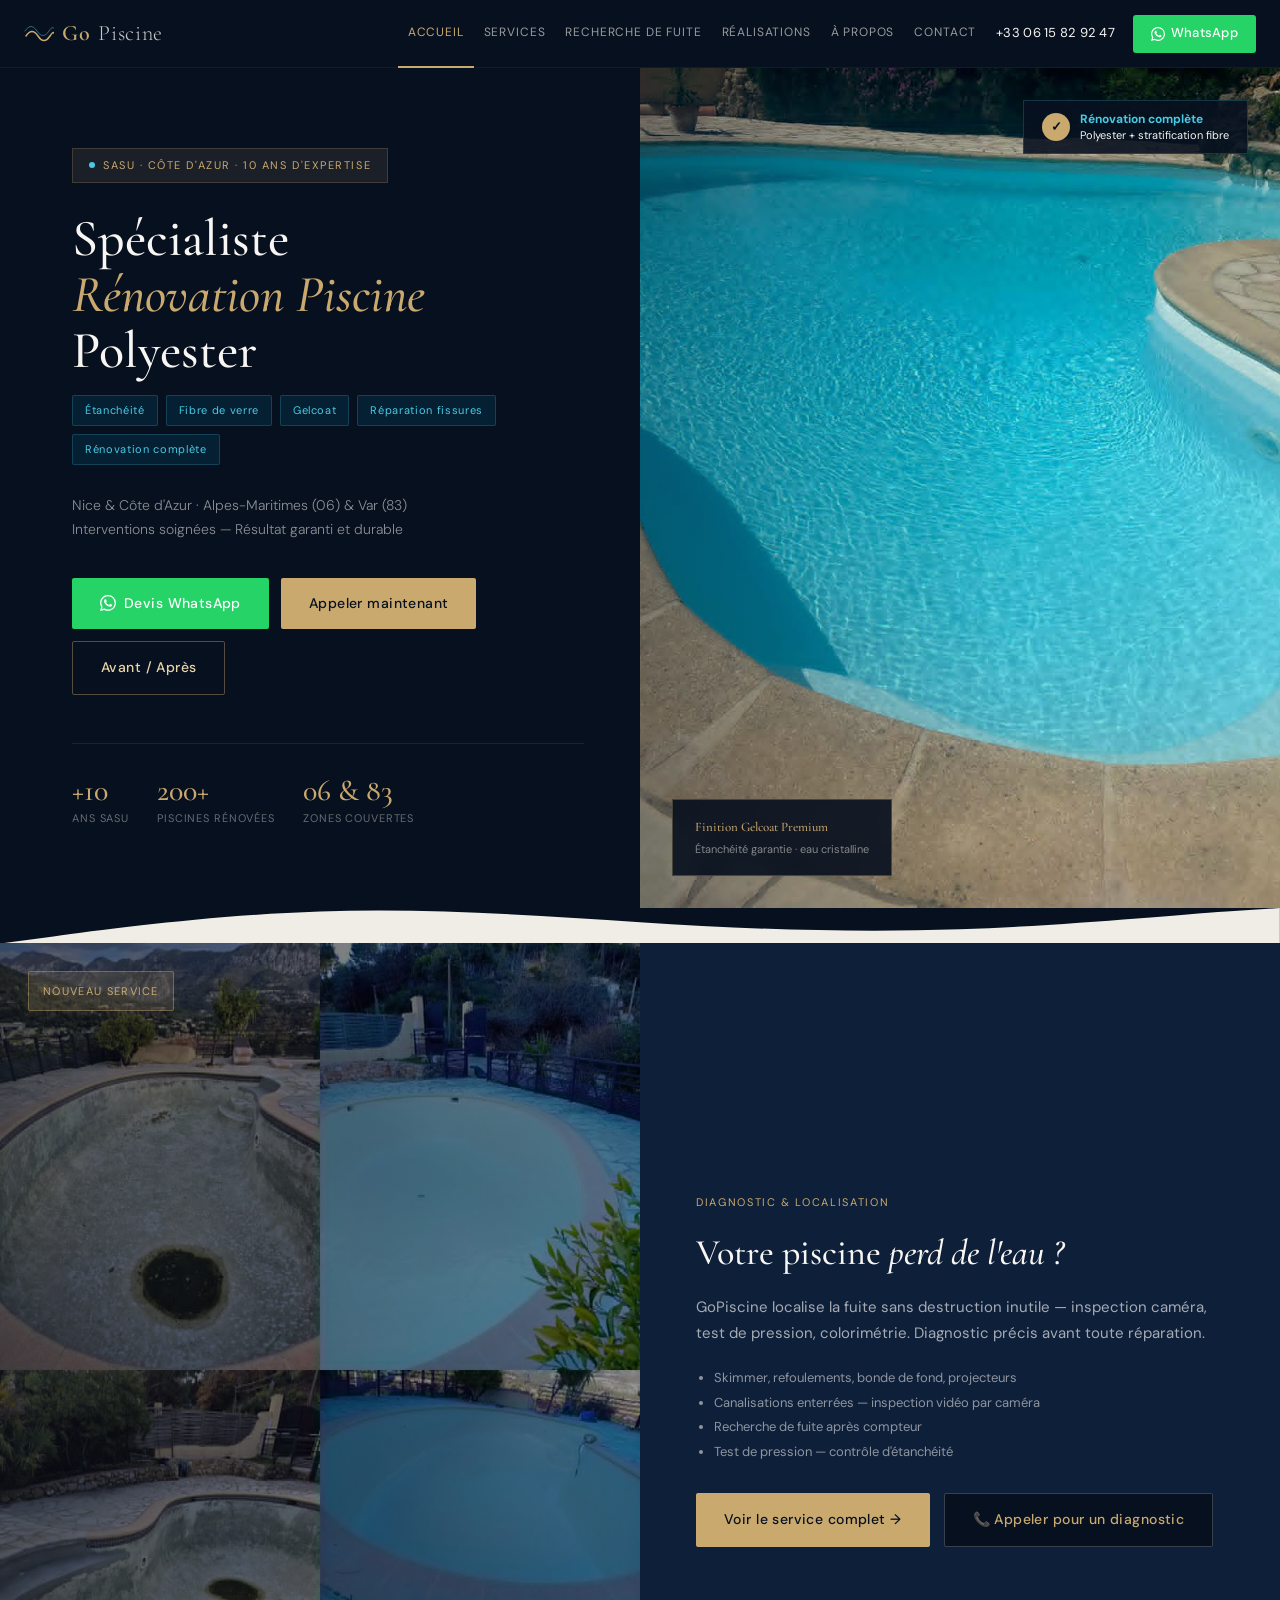
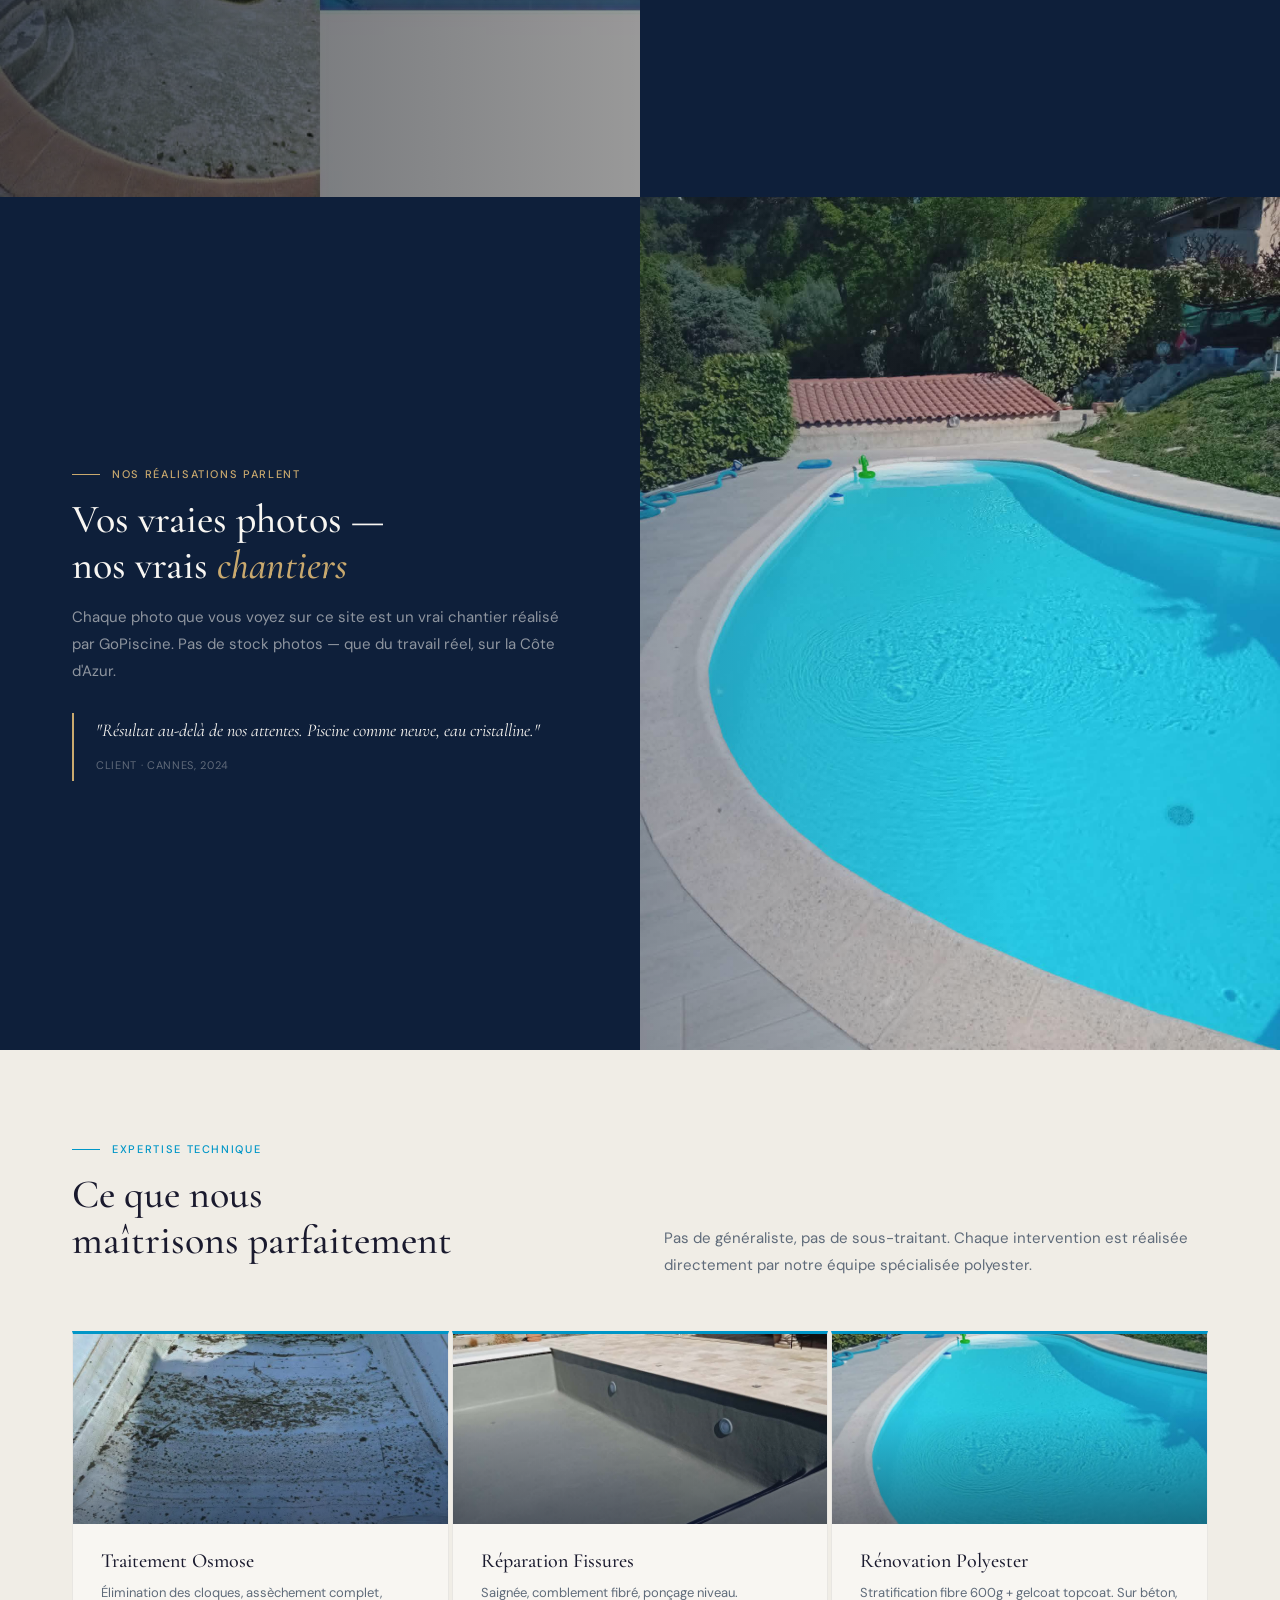
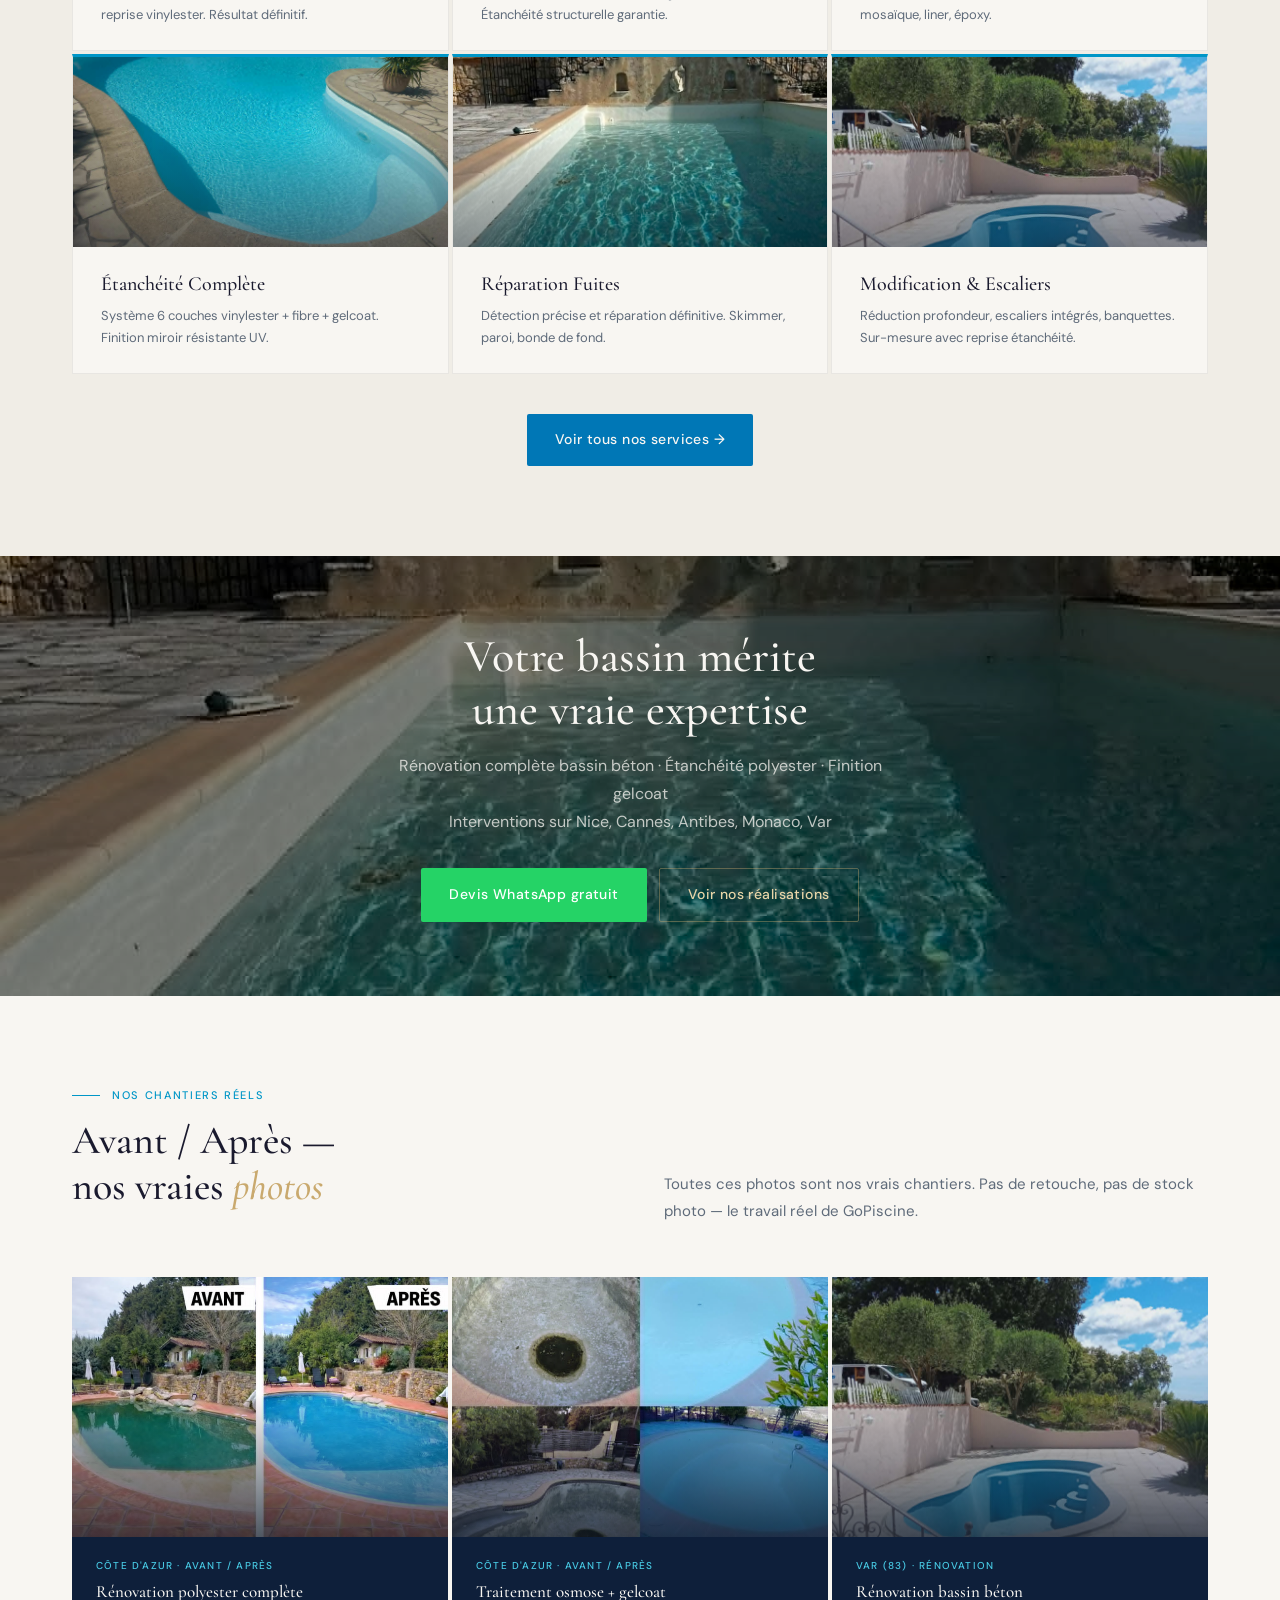
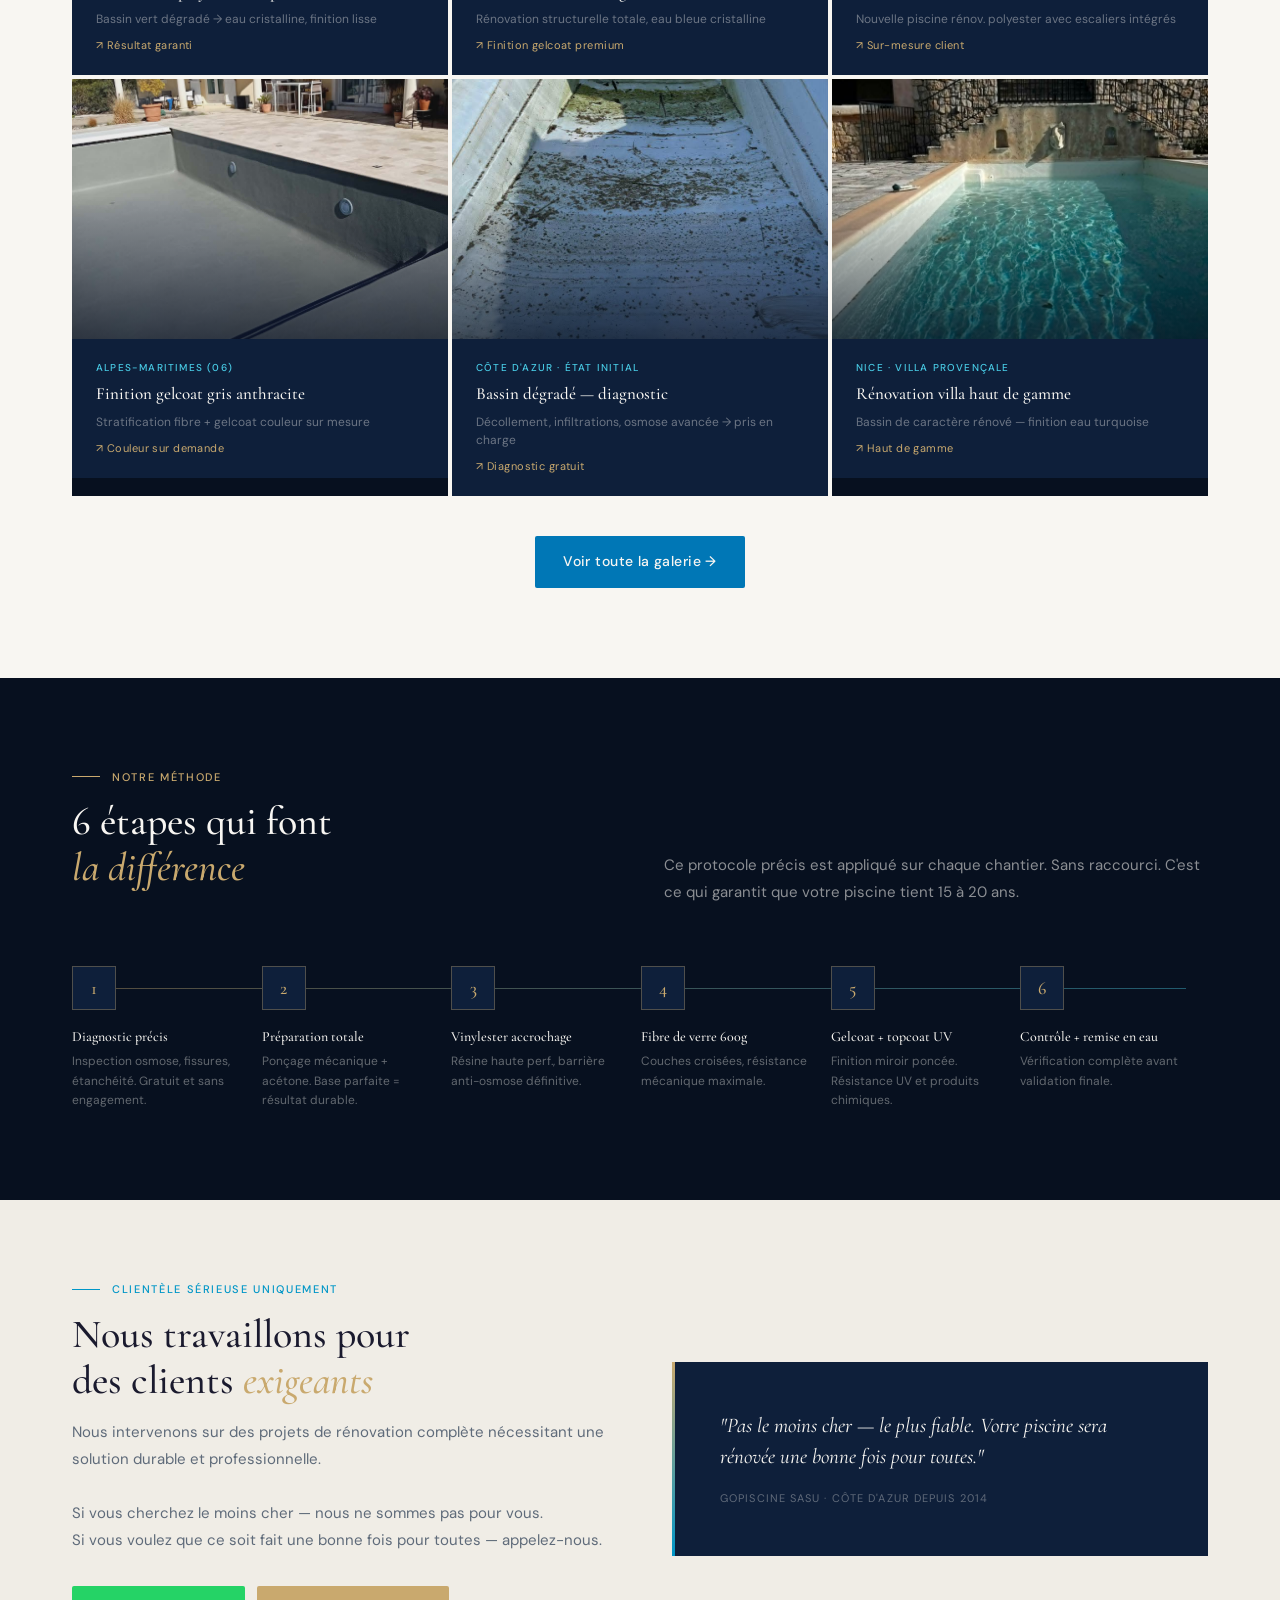
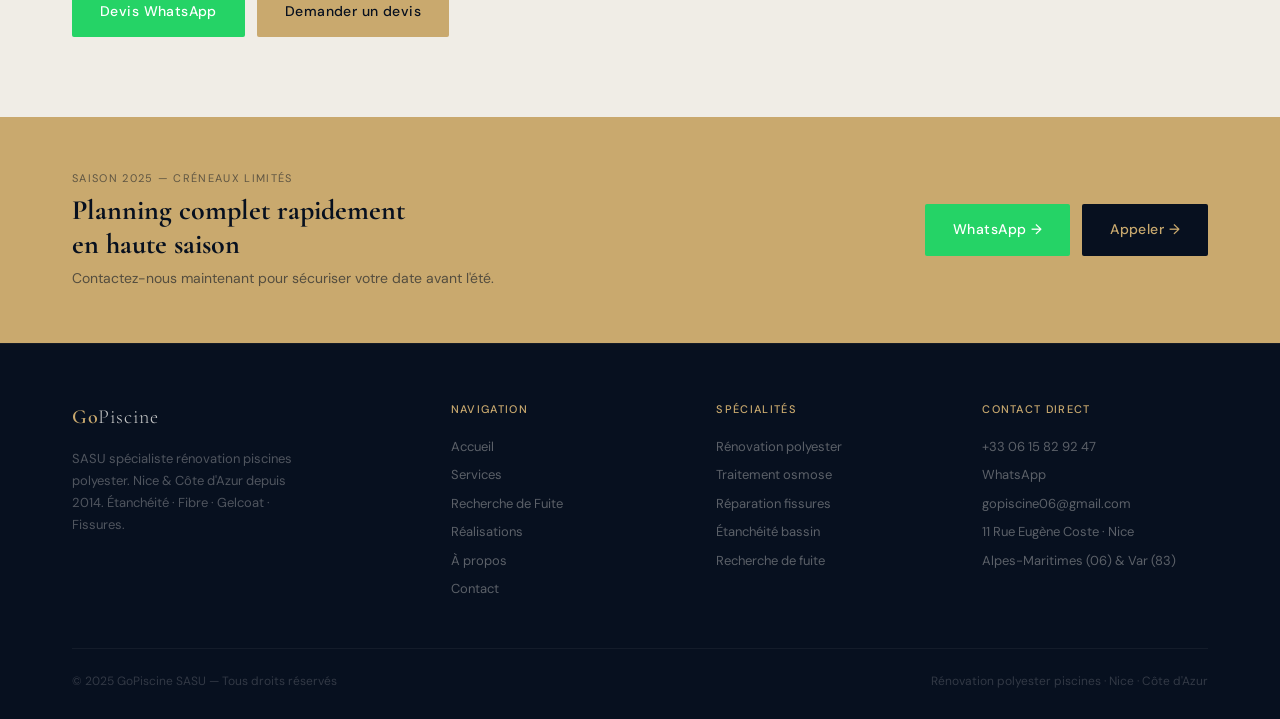
==== commit 832330a4: "Add leak detection page, fix nav header, reorder homepage - Add fuite.html (Recherche de Fuite) and " ====
--- a/index.html
+++ b/index.html
@@ -11,6 +11,7 @@
 <meta name="geo.region" content="FR-06">
 <meta name="geo.placename" content="Nice">
 <meta name="geo.position" content="43.7102;7.2620">
+<meta name="format-detection" content="telephone=no">
 <link rel="canonical" href="https://gopiscine.fr/">
 
 <!-- Open Graph (partage réseaux sociaux) -->
@@ -93,6 +94,12 @@
   .realisations-grid { grid-template-columns:1fr; }
   .full-bg { height:360px; }
   .full-bg-content h2 { font-size:30px; }
+}
+/* FUITE BAND RESPONSIVE */
+@media (max-width:900px) {
+  .fuite-band-grid { grid-template-columns:1fr !important; }
+  .fuite-band-img { min-height:220px !important; }
+  .fuite-band-text { padding:40px 24px !important; }
 }
 </style>
 <script type="application/ld+json">
@@ -143,6 +150,14 @@
   gtag("js", new Date());
   gtag("config", "G-RJSMCVL0XR");
 </script>
+<!-- Google Ads Conversion Tag -->
+<script async src="https://www.googletagmanager.com/gtag/js?id=AW-17586328688"></script>
+<script>
+  window.dataLayer = window.dataLayer || [];
+  function gtag(){dataLayer.push(arguments);}
+  gtag('js', new Date());
+  gtag('config', 'AW-17586328688');
+</script>
 </head>
 <body>
 
@@ -154,9 +169,10 @@
   </a>
   <div class="nav-links">
     <a href="index.html" class="active">Accueil</a>
+    <a href="services.html">Services</a>
+    <a href="fuite.html">Recherche de Fuite</a>
+    <a href="gallery.html">Réalisations</a>
     <a href="about.html">À propos</a>
-    <a href="services.html">Services</a>
-    <a href="gallery.html">Galerie</a>
     <a href="contact.html">Contact</a>
     <a href="tel:+33615829247" class="nav-phone">+33 06 15 82 92 47</a>
     <a href="https://wa.me/33615829247" target="_blank" class="nav-wa"><svg width="14" height="14" viewBox="0 0 24 24" fill="white"><path d="M17.472 14.382c-.297-.149-1.758-.867-2.03-.967-.273-.099-.471-.148-.67.15-.197.297-.767.966-.94 1.164-.173.199-.347.223-.644.075-.297-.15-1.255-.463-2.39-1.475-.883-.788-1.48-1.761-1.653-2.059-.173-.297-.018-.458.13-.606.134-.133.298-.347.446-.52.149-.174.198-.298.298-.497.099-.198.05-.371-.025-.52-.075-.149-.669-1.612-.916-2.207-.242-.579-.487-.5-.669-.51-.173-.008-.371-.01-.57-.01-.198 0-.52.074-.792.372-.272.297-1.04 1.016-1.04 2.479 0 1.462 1.065 2.875 1.213 3.074.149.198 2.096 3.2 5.077 4.487.709.306 1.262.489 1.694.625.712.227 1.36.195 1.871.118.571-.085 1.758-.719 2.006-1.413.248-.694.248-1.289.173-1.413-.074-.124-.272-.198-.57-.347m-5.421 7.403h-.004a9.87 9.87 0 01-5.031-1.378l-.361-.214-3.741.982.998-3.648-.235-.374a9.86 9.86 0 01-1.51-5.26c.001-5.45 4.436-9.884 9.888-9.884 2.64 0 5.122 1.03 6.988 2.898a9.825 9.825 0 012.893 6.994c-.003 5.45-4.437 9.884-9.885 9.884m8.413-18.297A11.815 11.815 0 0012.05 0C5.495 0 .16 5.335.157 11.892c0 2.096.547 4.142 1.588 5.945L.057 24l6.305-1.654a11.882 11.882 0 005.683 1.448h.005c6.554 0 11.89-5.335 11.893-11.893a11.821 11.821 0 00-3.48-8.413z"/></svg>WhatsApp</a>
@@ -166,9 +182,10 @@
 <div class="nav-overlay" id="navOverlay"></div>
 <div class="nav-mobile" id="navMobile">
   <a href="index.html">Accueil</a>
+  <a href="services.html">Services</a>
+  <a href="fuite.html">Recherche de Fuite</a>
+  <a href="gallery.html">Réalisations</a>
   <a href="about.html">À propos</a>
-  <a href="services.html">Services</a>
-  <a href="gallery.html">Galerie</a>
   <a href="contact.html">Contact</a>
   <a href="tel:+33615829247">📞 +33 06 15 82 92 47</a>
   <a href="https://wa.me/33615829247" target="_blank" class="wa-mobile">💬 WhatsApp</a>
@@ -220,6 +237,34 @@
   <path d="M0 40L60 32C120 24 240 8 360 4C480 0 600 8 720 16C840 24 960 28 1080 24C1200 20 1320 8 1380 4L1440 0V40H0Z" fill="#f0ede6"/>
 </svg>
 
+<!-- RECHERCHE DE FUITE BAND -->
+<section style="background:var(--navy-mid);padding:0;">
+  <div class="fuite-band-grid" style="display:grid;grid-template-columns:1fr 1fr;min-height:320px;">
+    <div class="fuite-band-img" style="position:relative;overflow:hidden;">
+      <img src="img/p7.jpeg" alt="Recherche de fuite piscine Nice" style="width:100%;height:100%;object-fit:cover;display:block;filter:brightness(0.6);">
+      <div style="position:absolute;inset:0;background:linear-gradient(to right,rgba(7,16,31,0.4) 0%,transparent 100%);"></div>
+      <div style="position:absolute;top:28px;left:28px;background:rgba(201,169,110,0.15);border:1px solid rgba(201,169,110,0.4);padding:6px 14px;border-radius:2px;">
+        <span style="color:var(--gold);font-size:11px;letter-spacing:.12em;text-transform:uppercase;font-family:'DM Sans',sans-serif;">Nouveau service</span>
+      </div>
+    </div>
+    <div class="fuite-band-text" style="padding:52px 56px;display:flex;flex-direction:column;justify-content:center;gap:20px;">
+      <div style="color:var(--gold);font-size:11px;letter-spacing:.15em;text-transform:uppercase;font-family:'DM Sans',sans-serif;">Diagnostic &amp; Localisation</div>
+      <h2 style="font-family:'Cormorant Garamond',serif;font-size:36px;color:var(--white);font-weight:500;line-height:1.15;margin:0;">Votre piscine <em>perd de l'eau ?</em></h2>
+      <p style="color:rgba(248,246,242,0.65);font-size:15px;line-height:1.75;margin:0;">GoPiscine localise la fuite sans destruction inutile — inspection caméra, test de pression, colorimétrie. Diagnostic précis avant toute réparation.</p>
+      <ul style="color:rgba(248,246,242,0.55);font-size:13px;line-height:1.9;padding-left:18px;margin:0;">
+        <li>Skimmer, refoulements, bonde de fond, projecteurs</li>
+        <li>Canalisations enterrées — inspection vidéo par caméra</li>
+        <li>Recherche de fuite après compteur</li>
+        <li>Test de pression — contrôle d'étanchéité</li>
+      </ul>
+      <div style="display:flex;gap:14px;flex-wrap:wrap;margin-top:8px;">
+        <a href="fuite.html" class="btn btn-gold" style="font-size:14px;">Voir le service complet →</a>
+        <a href="tel:+33615829247" class="btn btn-navy" style="font-size:14px;border:1px solid rgba(255,255,255,0.2);">📞 Appeler pour un diagnostic</a>
+      </div>
+    </div>
+  </div>
+</section>
+
 <!-- IMPACT -->
 <section class="impact-band">
   <div class="impact-text">
@@ -236,6 +281,7 @@
   </div>
 </section>
 
+
 <!-- SERVICES -->
 <section class="services-wrap">
   <div class="section-header">
@@ -275,6 +321,7 @@
     <a href="services.html" class="btn btn-water">Voir tous nos services →</a>
   </div>
 </section>
+
 
 <!-- GRANDE IMAGE -->
 <div class="full-bg">
@@ -415,8 +462,8 @@
       <a href="index.html" class="logo">Go<span>Piscine</span></a>
       <p>SASU spécialiste rénovation piscines polyester. Nice &amp; Côte d'Azur depuis 2014. Étanchéité · Fibre · Gelcoat · Fissures.</p>
     </div>
-    <div class="footer-col"><h4>Navigation</h4><a href="index.html">Accueil</a><a href="about.html">À propos</a><a href="services.html">Services</a><a href="gallery.html">Galerie</a><a href="contact.html">Contact</a></div>
-    <div class="footer-col"><h4>Spécialités</h4><a href="services.html">Rénovation polyester</a><a href="services.html">Traitement osmose</a><a href="services.html">Réparation fissures</a><a href="services.html">Étanchéité bassin</a><a href="services.html">Réparation fuites</a></div>
+    <div class="footer-col"><h4>Navigation</h4><a href="index.html">Accueil</a><a href="services.html">Services</a><a href="fuite.html">Recherche de Fuite</a><a href="gallery.html">Réalisations</a><a href="about.html">À propos</a><a href="contact.html">Contact</a></div>
+    <div class="footer-col"><h4>Spécialités</h4><a href="services.html">Rénovation polyester</a><a href="services.html">Traitement osmose</a><a href="services.html">Réparation fissures</a><a href="services.html">Étanchéité bassin</a><a href="fuite.html">Recherche de fuite</a></div>
     <div class="footer-col"><h4>Contact direct</h4><a href="tel:+33615829247">+33 06 15 82 92 47</a><a href="https://wa.me/33615829247">WhatsApp</a><a href="mailto:gopiscine06@gmail.com">gopiscine06@gmail.com</a><p>11 Rue Eugène Coste · Nice</p><p>Alpes-Maritimes (06) &amp; Var (83)</p></div>
   </div>
   <div class="footer-bottom">
--- a/style.css
+++ b/style.css
@@ -70,7 +70,16 @@
   white-space: nowrap;
 }
 .nav-links a:hover, .nav-links a.active { color: var(--gold); border-bottom-color: var(--gold); }
-.nav-phone { color: var(--azure-light) !important; font-size: 13px !important; letter-spacing: 0.02em !important; border-bottom: none !important; }
+.nav-links, .nav-links * { list-style: none; }
+.nav-links a::before, .nav-links a::after { content: none !important; display: none !important; }
+.nav-links a.nav-phone,
+.nav-links a.nav-phone:link,
+.nav-links a.nav-phone:visited { color: var(--white) !important; -webkit-text-fill-color: var(--white); text-decoration: none !important; font-size: 13px !important; letter-spacing: 0.02em !important; border-bottom: none !important; }
+.nav-links a.nav-phone:hover,
+.nav-links a.nav-phone:focus { color: var(--gold) !important; -webkit-text-fill-color: var(--gold); }
+a[href^="tel"] { text-decoration: none; }
+a[x-apple-data-detectors] { color: inherit !important; text-decoration: none !important; }
+@media (max-width: 1280px) and (min-width: 1025px) { nav { padding: 0 24px; } .nav-links a { padding: 0 10px; } }
 .nav-wa {
   background: #25D366 !important;
   color: #fff !important;
